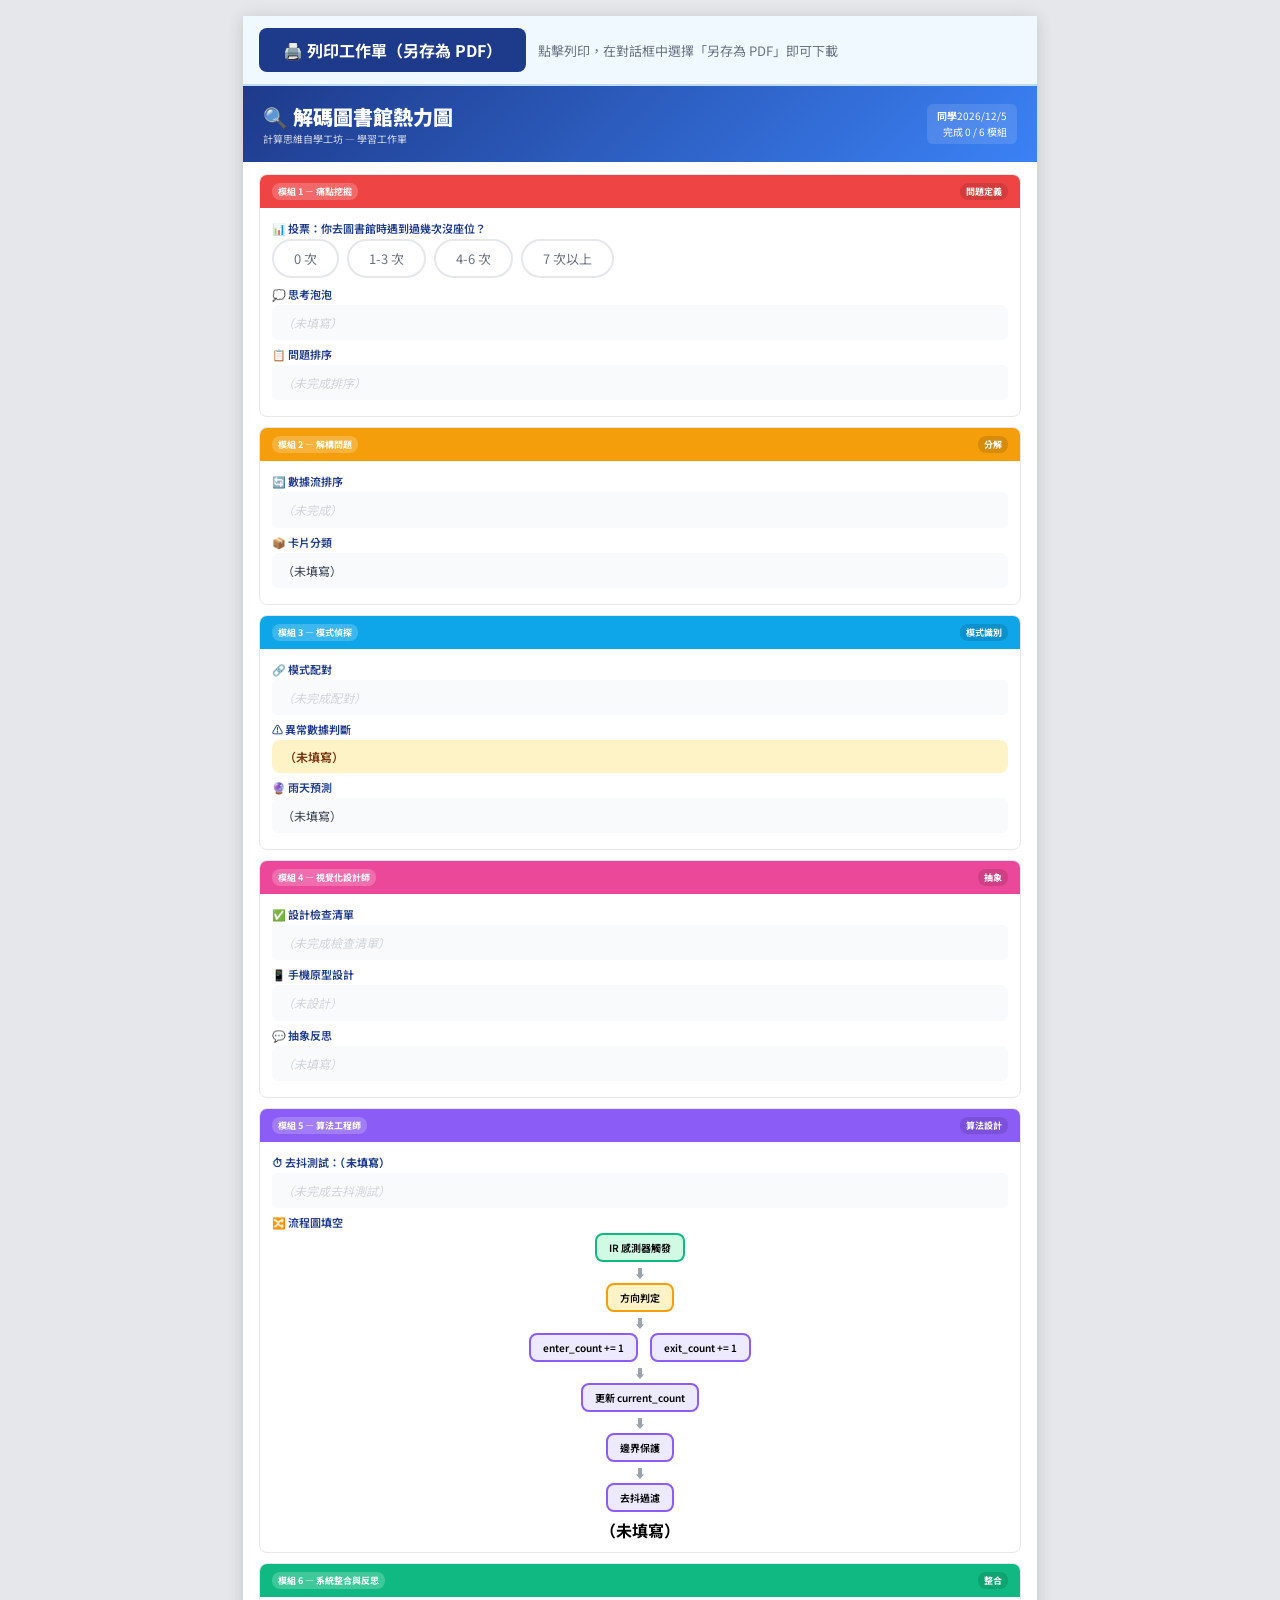
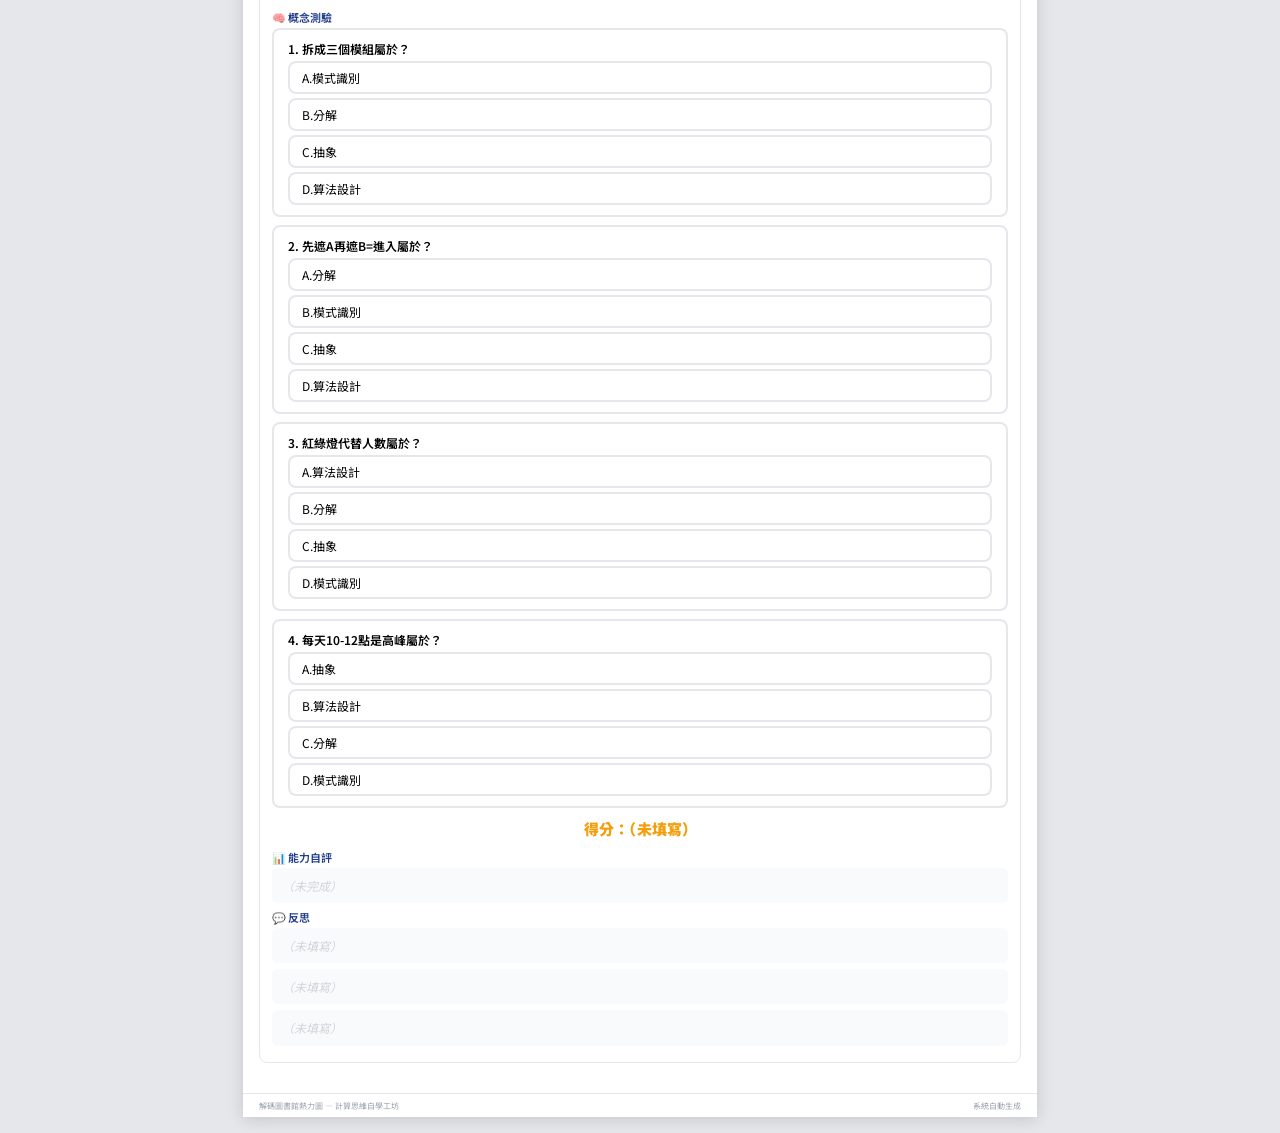
==== worksheet-template.html @ 5617a440 "fix: all phone prototype & frame use inline styles; radar 260x260" ====
<!DOCTYPE html>
<html lang="zh-Hant">
<head>
<meta charset="UTF-8">
<meta name="viewport" content="width=device-width, initial-scale=1.0">
<title>學習工作單預覽</title>
<link href="https://fonts.googleapis.com/css2?family=Noto+Sans+TC:wght@300;400;500;700;900&display=swap" rel="stylesheet">
<link rel="stylesheet" href="https://cdnjs.cloudflare.com/ajax/libs/font-awesome/6.5.0/css/all.min.css">
<style>
/* === Base variables === */
:root{--deep-blue:#1E3A8A;--light-blue:#DBEAFE;--mid-blue:#3B82F6;--success-green:#10B981;--warning-orange:#F59E0B;--danger-red:#EF4444;--bg:#F0F4F8;--card-bg:#FFFFFF;--text:#1F2937;--text-light:#6B7280;--shadow:0 4px 24px rgba(0,0,0,0.08);--radius:16px;--radius-sm:10px;--transition:0.3s cubic-bezier(0.4,0,0.2,1);--step-red:#EF4444;--step-amber:#F59E0B;--step-cyan:#0EA5E9;--step-pink:#EC4899;--step-purple:#8B5CF6}
*{margin:0;padding:0;box-sizing:border-box}
body{font-family:'Noto Sans TC',sans-serif;background:#E5E7EB;display:flex;justify-content:center;padding:16px}
.ws{width:210mm;background:white;box-shadow:0 2px 16px rgba(0,0,0,0.15)}

/* === Header === */
.ws-hd{background:linear-gradient(135deg,#1E3A8A,#3B82F6);padding:16px 20px;color:white;display:flex;justify-content:space-between;align-items:center}
.ws-hd h1{font-size:20px;font-weight:900}.ws-hd .sub{font-size:10px;opacity:0.8}
.meta{font-size:10px;text-align:right;background:rgba(255,255,255,0.12);padding:4px 10px;border-radius:6px;line-height:1.6}
.ws-body{padding:12px 16px}

/* === Module blocks === */
.wm{margin-bottom:10px;page-break-inside:avoid;border:1px solid #E5E7EB;border-radius:8px;overflow:hidden}
.wh{display:flex;align-items:center;gap:6px;padding:8px 12px;color:white;font-weight:700;font-size:12px}
.wh .tag{font-size:9px;background:rgba(255,255,255,0.2);padding:2px 6px;border-radius:8px}
.wh .ct-tag{margin-left:auto;font-size:9px;background:rgba(0,0,0,0.12);padding:2px 6px;border-radius:8px}
.wb{padding:10px 12px}

/* === Labels & Text === */
.lbl{font-size:11px;color:#1E3A8A;font-weight:600;margin:6px 0 3px}.lbl:first-child{margin-top:2px}
.txt{font-size:12px;color:#374151;line-height:1.6;padding:8px 10px;background:#F9FAFB;border-radius:6px;margin-bottom:6px;white-space:pre-wrap}
.txt.em{color:#D1D5DB;font-style:italic}

/* === Vote buttons (module1) === */
.vote-row{display:flex;gap:8px;flex-wrap:wrap;margin-bottom:8px}
.vt{padding:8px 20px;border:2px solid #E5E7EB;border-radius:24px;font-size:13px;color:#6B7280}
.vt.sel{border-color:#EF4444;background:#FEF2F2;color:#B91C1C;font-weight:700}

/* === Sort (module1) === */
.sort{border:1px solid #E5E7EB;border-radius:8px;overflow:hidden;margin-bottom:8px}
.si{display:flex;align-items:center;gap:10px;padding:10px 14px;border-bottom:1px solid #F3F4F6;font-size:13px;background:white}.si:last-child{border-bottom:none}
.sn{width:24px;height:24px;border-radius:50%;background:#1E3A8A;color:white;display:flex;align-items:center;justify-content:center;font-size:11px;font-weight:700;flex-shrink:0}

/* === Flow slots (module2) === */
.flow{display:flex;align-items:center;gap:4px;flex-wrap:wrap;margin-bottom:8px}
.fs{padding:8px 12px;border:2px solid #3B82F6;border-radius:10px;font-size:11px;background:#DBEAFE;color:#1E3A8A;font-weight:600}
.fw{color:#9CA3AF;font-size:12px;flex-shrink:0}

/* === Match pairs (module3) === */
.mr{display:flex;align-items:center;gap:8px;margin-bottom:6px}.ml,.mrr{padding:8px 12px;border:2px solid;border-radius:8px;font-size:12px;flex:1}
.ml{text-align:right;background:#DBEAFE;border-color:#BFDBFE}.mrr{background:#FDF2F8;border-color:#FBCFE8}
.mv{color:#0EA5E9;font-weight:700;flex-shrink:0}

/* === Anomaly (module3) === */
.anomaly{padding:8px 12px;background:#FEF3C7;border-radius:8px;font-size:12px;font-weight:600;color:#78350F;margin-bottom:6px}

/* === Checklist (module4) === */
.ci{display:flex;align-items:center;gap:8px;padding:8px 10px;background:#F8FAFC;border-radius:8px;margin-bottom:4px;font-size:12px}
.ci.ok{background:#D1FAE5}.cb{width:20px;height:20px;border:2px solid #D1D5DB;border-radius:4px;display:flex;align-items:center;justify-content:center;flex-shrink:0;font-size:10px;color:transparent}
.ci.ok .cb{background:#10B981;border-color:#10B981;color:white}

/* === Debounce (module5) === */
.deb{display:grid;grid-template-columns:repeat(4,1fr);gap:6px;text-align:center;margin-bottom:6px}
.dm{padding:8px;background:#F9FAFB;border-radius:6px}.dn{font-size:16px;font-weight:900;color:#1E3A8A}.dl{font-size:8px;color:#6B7280;margin-top:2px}

/* === Flowchart nodes (module5) === */
.fc{display:flex;flex-direction:column;align-items:center;gap:2px;margin-bottom:6px}
.fn{display:inline-block;padding:5px 12px;border-radius:8px;border:2px solid;font-weight:600;font-size:10px;text-align:center}
.fn.s{border-color:#10B981;background:#D1FAE5}.fn.d{border-color:#F59E0B;background:#FEF3C7}.fn.f{border-color:#8B5CF6;background:#EDE9FE}
.fd{color:#9CA3AF;font-size:12px}.fc2{display:flex;justify-content:center;gap:12px}

/* === Quiz (module6) === */
.qq{padding:10px 14px;border:2px solid #E5E7EB;border-radius:8px;margin-bottom:8px}
.qq.cor{border-color:#10B981;background:#F0FDF4}.qq.wrg{border-color:#EF4444;background:#FEF2F2}
.qq-t{font-size:12px;font-weight:600;margin-bottom:4px}.qos{display:flex;flex-direction:column;gap:4px}
.qo{padding:6px 12px;border:2px solid #E5E7EB;border-radius:8px;font-size:12px}
.qo.ca{border-color:#10B981;background:#D1FAE5;font-weight:600}.qo.wa{border-color:#EF4444;background:#FEE2E2;font-weight:600}

/* === Radar SVG === */
.rd-wrap{text-align:center;margin:8px auto;width:260px;height:260px}

/* === Phone (module4 exact) === */
.phone-frame{width:200px;background:#0F172A;border:3px solid #1F2937;border-radius:24px;padding:6px;margin:4px auto;flex-shrink:0;position:relative}
.phone-notch{width:60px;height:16px;background:#1F2937;border-radius:0 0 10px 10px;margin:0 auto 4px}
.phone-screen{min-height:200px;background:#F8FAFC;border-radius:8px;padding:8px;display:flex;flex-direction:column;gap:6px;overflow:hidden}
.phone-slot{min-height:42px;border:2px dashed #CBD5E1;border-radius:10px;display:flex;align-items:center;justify-content:center;font-size:11px;color:#94A3B8;padding:6px;background:rgba(255,255,255,0.5)}
.phone-slot:hover{border-color:var(--mid-blue);background:rgba(59,130,246,0.05)}
.phone-slot.filled{border-style:solid;border-color:transparent;background:white;box-shadow:0 1px 4px rgba(0,0,0,0.06);padding:8px;display:block}
/* Slot content styles */
.slot-total{text-align:center;padding:4px}
.slot-total .big-num{font-size:32px;font-weight:900;color:#1E3A8A;line-height:1.1}
.slot-total .big-label{font-size:10px;color:#6B7280;font-weight:500}
.slot-floor{display:flex;flex-direction:column;gap:3px}
.floor-row{display:flex;align-items:center;gap:6px;font-size:10px}
.floor-name{flex:1;font-weight:500;color:#374151}
.floor-bar-bg{width:40px;height:7px;background:#E5E7EB;border-radius:3px;overflow:hidden}
.floor-bar-fill{height:100%;border-radius:3px}
.floor-dot{width:9px;height:9px;border-radius:50%;flex-shrink:0}
.slot-suggest{text-align:center;padding:4px}
.slot-suggest .suggest-icon{font-size:18px;margin-bottom:2px}
.slot-suggest .suggest-text{font-size:11px;font-weight:600;color:#065F46}
.slot-suggest .suggest-time{font-size:10px;color:#6B7280}
.slot-heatmap-mini{display:grid;grid-template-columns:repeat(4,1fr);gap:2px;padding:2px;width:100%}
.heatmap-mini-cell{height:22px;border-radius:4px;display:flex;align-items:center;justify-content:center;font-size:7px;font-weight:600;color:white}
.slot-trend{padding:4px;text-align:center;font-size:10px;color:#6B7280}
.slot-trend .trend-line{width:100%;height:30px;background:linear-gradient(to right,#DBEAFE 0%,#3B82F6 30%,#3B82F6 50%,#F59E0B 70%,#DBEAFE 100%);border-radius:4px}
.slot-notify{display:flex;align-items:center;gap:8px;padding:6px;font-size:11px}
.slot-notify .bell-icon{font-size:16px}
.slot-notify .notify-label{color:#374151;font-weight:500}
.slot-notify .toggle-switch{width:30px;height:16px;background:#10B981;border-radius:8px;position:relative;margin-left:auto}
.slot-notify .toggle-switch::after{content:'';width:12px;height:12px;background:white;border-radius:50%;position:absolute;top:2px;right:2px}
.slot-history{padding:4px 6px;font-size:10px}
.slot-history .hist-row{display:flex;justify-content:space-between;padding:1px 0;border-bottom:1px solid #F1F5F9;color:#374151}
.slot-history .hist-label{color:#9CA3AF}

/* === Footer === */
.ws-ft{margin-top:8px;padding:6px 16px;border-top:1px solid #E5E7EB;font-size:8px;color:#9CA3AF;display:flex;justify-content:space-between}
.print-bar{padding:12px 16px;background:#F0F9FF;border-bottom:2px solid #BFDBFE;display:flex;align-items:center;gap:12px}

/* === Print === */
@media print{
  *,*::before,*::after{-webkit-print-color-adjust:exact!important;print-color-adjust:exact!important;color-adjust:exact!important;forced-color-adjust:none!important}
  body{background:white!important;padding:0!important;margin:0!important}
  .ws{box-shadow:none!important;margin:0 auto!important}
  .print-bar{display:none!important}
}
</style>
</head>
<body>

<div class="ws" id="wsRoot">
  <div class="print-bar">
    <button onclick="doPrint()" style="padding:10px 24px;font-size:16px;background:var(--deep-blue);color:white;border:none;border-radius:8px;cursor:pointer;font-family:inherit;font-weight:700;">
      🖨️ 列印工作單（另存為 PDF）
    </button>
    <span style="color:#6B7280;font-size:13px;">點擊列印，在對話框中選擇「另存為 PDF」即可下載</span>
  </div>
  <div class="ws-hd"><div><h1>🔍 解碼圖書館熱力圖</h1><div class="sub">計算思維自學工坊 — 學習工作單</div></div><div class="meta" id="meta"></div></div>
  <div class="ws-body" id="body"></div>
  <div class="ws-ft">解碼圖書館熱力圖 — 計算思維自學工坊<span>系統自動生成</span></div>
</div>

<script>
(function(){
  var D=JSON.parse(localStorage.getItem('ct_worksheet_data')||'{}');
  var name=localStorage.getItem('ct_workshop_name')||'同學';
  // ?test=1 快速預覽
  if(window.location.search.indexOf('test=1')!==-1&&!localStorage.getItem('ct_worksheet_data')){
    localStorage.setItem('ct_workshop_name','王小華');
    localStorage.setItem('ct_workshop_progress','{"module1":1,"module2":1,"module3":1,"module4":1,"module5":1,"module6":1}');
    localStorage.setItem('ct_worksheet_data',JSON.stringify({m1_vote:'7 次以上',m1_thought:'可以做一個系統顯示哪裡有空位、什麼時段人比較少。',m1_sort:['如何統計進館人數？','如何展示空座資訊？','如何預測擁擠時段？'],m2_classify:'10/10',m2_flow:['📡 感測器','📶 網路傳輸','🧮 計數處理','🗄️ 儲存數據','📱 App 展示'],m3_match:[{left:'上午10點人數最高',right:'時間規律'},{left:'週末人數銳減',right:'週期模式'},{left:'考試週爆滿',right:'事件觸發'},{left:'週五人數異常升高',right:'異常數據'}],m3_anomaly:'雨天效應導致的異常突增',m3_predict:'110 人（實際 120 人，偏差 8.3%）',m4_checklist:[{text:'顏色濃度表示擁擠度',checked:1},{text:'字型適合手機閱讀',checked:1},{text:'支援點擊互動',checked:0},{text:'即時更新人數',checked:1},{text:'建議替代方案',checked:1},{text:'可切換樓層視角',checked:0}],m4_design:['total','floor','suggest','heatmap','notify'],m4_reflect:'我保留了擁擠度的顏色指示，因為同學只需要知道「擠不擠」。',m5_debounce:'300 ms',m5_debounce_result:{total:24,fp:1,missed:0,acc:95.8},m5_flowchart:'正確 5/5',m6_quiz:'3/4',m6_quiz_detail:[{chosen:'B',correct:'B',right:1},{chosen:'D',correct:'D',right:1},{chosen:'C',correct:'C',right:1},{chosen:'A',correct:'D',right:0}],m6_radar:{'分解':'7','模式識別':'8','抽象':'9','算法設計':'6'},m6_reflect1:'以前以為只需要裝感測器，現在知道還需要算法和界面。',m6_reflect2:'在去抖邏輯中卡住了，理解冷卻期後想通。',m6_reflect3:'抽象最厲害——紅綠燈比顯示人數更有用。'}));
    D=JSON.parse(localStorage.getItem('ct_worksheet_data'));
    name=localStorage.getItem('ct_workshop_name');
  }
  var prog=JSON.parse(localStorage.getItem('ct_workshop_progress')||'{}');
  var now=new Date(),ds=now.getFullYear()+'/'+(now.getMonth()+1)+'/'+now.getDate();
  document.getElementById('meta').innerHTML='<strong>'+name+'</strong>'+ds+'<br>完成 '+Object.keys(prog).length+' / 6 模組';

  function g(k){return D[k]||''}
  function gg(k){var x=g(k);return x||'<span class="em">（未填寫）</span>'}
  function mh(t,c,cl){return'<div class="wm"><div class="wh" style="background:'+cl+'"><span class="tag">'+t+'</span><span class="ct-tag">'+c+'</span></div><div class="wb">'}

  // uiComponents — same as module4
  var uiComponents=[{id:'total',name:'📊 總人數卡片',render:function(){return'<div style="text-align:center;padding:4px"><div style="font-size:32px;font-weight:900;color:#1E3A8A;line-height:1.1">147</div><div style="font-size:10px;color:#6B7280;font-weight:500">目前在館人數</div></div>'}},{id:'floor',name:'🚦 樓層擁擠度',render:function(){return'<div style="display:flex;flex-direction:column;gap:3px"><div style="display:flex;align-items:center;gap:6px;font-size:10px"><div style="width:9px;height:9px;border-radius:50%;background:#EF4444;flex-shrink:0"></div><span style="flex:1;font-weight:500;color:#374151">3F 自修</span><div style="width:40px;height:7px;background:#E5E7EB;border-radius:3px;overflow:hidden"><div style="width:85%;height:100%;background:#EF4444;border-radius:3px"></div></div></div><div style="display:flex;align-items:center;gap:6px;font-size:10px"><div style="width:9px;height:9px;border-radius:50%;background:#F59E0B;flex-shrink:0"></div><span style="flex:1;font-weight:500;color:#374151">2F 閱覽</span><div style="width:40px;height:7px;background:#E5E7EB;border-radius:3px;overflow:hidden"><div style="width:55%;height:100%;background:#F59E0B;border-radius:3px"></div></div></div><div style="display:flex;align-items:center;gap:6px;font-size:10px"><div style="width:9px;height:9px;border-radius:50%;background:#10B981;flex-shrink:0"></div><span style="flex:1;font-weight:500;color:#374151">1F 兒童</span><div style="width:40px;height:7px;background:#E5E7EB;border-radius:3px;overflow:hidden"><div style="width:20%;height:100%;background:#10B981;border-radius:3px"></div></div></div></div>'}},{id:'suggest',name:'💡 建議時段',render:function(){return'<div style="text-align:center;padding:4px"><div style="font-size:18px;margin-bottom:2px">🕐</div><div style="font-size:11px;font-weight:600;color:#065F46">建議 14:00 後前往</div><div style="font-size:10px;color:#6B7280">預計 2F 空位較多</div></div>'}},{id:'heatmap',name:'🗺️ 熱力圖',render:function(){var cs=[{c:'#10B981',t:'閱覽'},{c:'#F59E0B',t:'自修'},{c:'#EF4444',t:'電腦'},{c:'#10B981',t:'期刊'},{c:'#10B981',t:'入口'},{c:'#10B981',t:'新書'},{c:'#F59E0B',t:'討論'},{c:'#10B981',t:'休息'},{c:'#10B981',t:'兒童'},{c:'#10B981',t:'視聽'},{c:'#10B981',t:'報刊'},{c:'#10B981',t:'服務'}];var h='<div style="display:grid;grid-template-columns:repeat(4,1fr);gap:2px;padding:2px">';cs.forEach(function(x){h+='<div style="height:22px;border-radius:4px;display:flex;align-items:center;justify-content:center;font-size:7px;font-weight:600;color:white;background:'+x.c+'">'+x.t+'</div>'});return h+'</div>'}},{id:'trend',name:'📈 趨勢折線圖',render:function(){return'<div style="padding:4px;text-align:center"><div style="width:100%;height:30px;background:linear-gradient(to right,#DBEAFE,#3B82F6,#3B82F6,#F59E0B,#DBEAFE);border-radius:4px"></div><div style="font-size:10px;color:#6B7280;margin-top:2px">今日人數變化 8→18時</div></div>'}},{id:'notify',name:'🔔 通知設定',render:function(){return'<div style="display:flex;align-items:center;gap:8px;padding:6px;font-size:11px"><span style="font-size:16px">🔔</span><span style="color:#374151;font-weight:500">擁擠提醒</span><div style="width:30px;height:16px;background:#10B981;border-radius:8px;margin-left:auto;position:relative"><div style="width:12px;height:12px;background:white;border-radius:50%;position:absolute;top:2px;right:2px"></div></div></div>'}},{id:'history',name:'📋 歷史記錄',render:function(){return'<div style="padding:4px 6px;font-size:10px"><div style="display:flex;justify-content:space-between;padding:1px 0;border-bottom:1px solid #F1F5F9;color:#374151"><span style="color:#9CA3AF">週一</span><span>132人</span></div><div style="display:flex;justify-content:space-between;padding:1px 0;border-bottom:1px solid #F1F5F9;color:#374151"><span style="color:#9CA3AF">週二</span><span>98人</span></div><div style="display:flex;justify-content:space-between;padding:1px 0;border-bottom:1px solid #F1F5F9;color:#374151"><span style="color:#9CA3AF">週三</span><span>145人</span></div></div>'}}];

  var h='';

  // Module 1
  h+=mh('模組 1 — 痛點挖掘','問題定義','#EF4444');
  h+='<div class="lbl">📊 投票：你去圖書館時遇到過幾次沒座位？</div><div class="vote-row">';
  ['0 次','1-3 次','4-6 次','7 次以上'].forEach(function(o){h+='<span class="vt'+(o===g('m1_vote')?' sel':'')+'">'+o+'</span>'});
  h+='</div><div class="lbl">💭 思考泡泡</div><div class="txt'+(g('m1_thought')?'':' em')+'">'+gg('m1_thought')+'</div>';
  var sa=g('m1_sort');h+='<div class="lbl">📋 問題排序</div>';
  if(sa&&sa.length){h+='<div class="sort">';sa.forEach(function(s,i){h+='<div class="si"><div class="sn">'+(i+1)+'</div>'+s+'</div>'});h+='</div>'}
  else{h+='<div class="txt em">（未完成排序）</div>'}
  h+='</div></div>';

  // Module 2
  h+=mh('模組 2 — 解構問題','分解','#F59E0B');
  var fa=g('m2_flow');h+='<div class="lbl">🔄 數據流排序</div>';
  if(fa&&fa.length){h+='<div class="flow">';fa.filter(Boolean).forEach(function(s,i){if(i>0)h+='<span class="fw">→</span>';h+='<span class="fs">'+s+'</span>'});h+='</div>'}
  else{h+='<div class="txt em">（未完成）</div>'}
  h+='<div class="lbl">📦 卡片分類</div><div class="txt">'+gg('m2_classify')+'</div>';
  h+='</div></div>';

  // Module 3
  h+=mh('模組 3 — 模式偵探','模式識別','#0EA5E9');
  var ma=g('m3_match');h+='<div class="lbl">🔗 模式配對</div>';
  if(ma&&ma.length){ma.forEach(function(p){h+='<div class="mr"><div class="ml">'+p.left+'</div><span class="mv">→</span><div class="mrr">'+p.right+'</div></div>'})}
  else{h+='<div class="txt em">（未完成配對）</div>'}
  h+='<div class="lbl">⚠️ 異常數據判斷</div><div class="anomaly">'+gg('m3_anomaly')+'</div>';
  h+='<div class="lbl">🔮 雨天預測</div><div class="txt">'+gg('m3_predict')+'</div>';
  h+='</div></div>';

  // Module 4
  h+=mh('模組 4 — 視覺化設計師','抽象','#EC4899');
  h+='<div class="lbl">✅ 設計檢查清單</div>';
  var cl=g('m4_checklist');if(cl&&cl.length){cl.forEach(function(x){h+='<div class="ci'+(x.checked?' ok':'')+'"><div class="cb">✓</div><span>'+x.text+'</span></div>'})}
  else{h+='<div class="txt em">（未完成檢查清單）</div>'}
  var dsn=g('m4_design');h+='<div class="lbl">📱 手機原型設計</div>';
  if(dsn&&dsn.length){
    h+='<div style="width:200px;background:#0F172A;border:3px solid #1F2937;border-radius:24px;padding:6px;margin:4px auto"><div style="width:60px;height:16px;background:#1F2937;border-radius:0 0 10px 10px;margin:0 auto 4px"></div><div style="min-height:200px;background:#F8FAFC;border-radius:8px;padding:8px;display:flex;flex-direction:column;gap:6px;overflow:hidden">';
    dsn.forEach(function(id){var comp=uiComponents.find(function(c){return c.id===id});if(comp){h+='<div style="min-height:42px;border-radius:10px;background:white;box-shadow:0 1px 4px rgba(0,0,0,0.06);padding:8px;display:block;border:2px solid transparent">'+comp.render()+'</div>'}else{h+='<div style="min-height:42px;border-radius:10px;background:white;box-shadow:0 1px 4px rgba(0,0,0,0.06);padding:8px;display:block;border:2px solid transparent">'+id+'</div>'}});
    h+='</div></div>';
  }else{h+='<div class="txt em">（未設計）</div>'}
  h+='<div class="lbl">💬 抽象反思</div><div class="txt'+(g('m4_reflect')?'':' em')+'">'+gg('m4_reflect')+'</div>';
  h+='</div></div>';

  // Module 5
  h+=mh('模組 5 — 算法工程師','算法設計','#8B5CF6');
  var dr=g('m5_debounce_result');h+='<div class="lbl">⏱ 去抖測試：<b>'+gg('m5_debounce')+'</b></div>';
  if(dr&&dr.total){var ac=dr.acc>=90?'#10B981':dr.acc>=75?'#F59E0B':'#EF4444';h+='<div class="deb"><div class="dm"><div class="dn">'+dr.total+'</div><div class="dl">總人數</div></div><div class="dm"><div class="dn" style="color:#F59E0B">'+dr.fp+'</div><div class="dl">誤報</div></div><div class="dm"><div class="dn" style="color:#10B981">'+dr.missed+'</div><div class="dl">漏計</div></div><div class="dm"><div class="dn" style="color:'+ac+'">'+dr.acc+'%</div><div class="dl">準確率</div></div></div>'}
  else{h+='<div class="txt em">（未完成去抖測試）</div>'}
  h+='<div class="lbl">🔀 流程圖填空</div><div class="fc">';
  h+='<span class="fn s">IR 感測器觸發</span><span class="fd">⬇</span>';
  h+='<span class="fn d">方向判定</span><span class="fd">⬇</span>';
  h+='<div class="fc2"><span class="fn f">enter_count += 1</span><span class="fn f">exit_count += 1</span></div><span class="fd">⬇</span>';
  h+='<span class="fn f">更新 current_count</span><span class="fd">⬇</span>';
  h+='<span class="fn f">邊界保護</span><span class="fd">⬇</span>';
  h+='<span class="fn f">去抖過濾</span></div>';
  h+='<div style="text-align:center;font-weight:700;margin-top:4px">'+gg('m5_flowchart')+'</div>';
  h+='</div></div>';

  // Module 6
  h+=mh('模組 6 — 系統整合與反思','整合','#10B981');
  h+='<div class="lbl">🧠 概念測驗</div>';
  var qq=['1. 拆成三個模組屬於？','2. 先遮A再遮B=進入屬於？','3. 紅綠燈代替人數屬於？','4. 每天10-12點是高峰屬於？'];
  var qo=[['A.模式識別','B.分解','C.抽象','D.算法設計'],['A.分解','B.模式識別','C.抽象','D.算法設計'],['A.算法設計','B.分解','C.抽象','D.模式識別'],['A.抽象','B.算法設計','C.分解','D.模式識別']];
  var qd=g('m6_quiz_detail');
  for(var i=0;i<4;i++){var clr='';if(qd&&qd[i])clr=qd[i].right?' cor':' wrg';
    h+='<div class="qq'+clr+'"><div class="qq-t">'+qq[i]+'</div><div class="qos">';
    qo[i].forEach(function(o,j){var c='';if(qd&&qd[i]){if(qd[i].chosen===String.fromCharCode(65+j))c=qd[i].right?' ca':' wa';else if(qd[i].correct===String.fromCharCode(65+j))c=' ca'}h+='<span class="qo'+c+'">'+o+'</span>'});
    h+='</div></div>';}
  h+='<div style="text-align:center;font-size:15px;font-weight:900;color:#F59E0B;margin:10px 0">得分：'+gg('m6_quiz')+'</div>';
  h+='<div class="lbl">📊 能力自評</div>';
  var rd=g('m6_radar');
  if(rd&&rd['分解']){h+='<div class="rd-wrap" id="radarWrap"></div>'}
  else{h+='<div class="txt em">（未完成）</div>'}
  h+='<div class="lbl">💬 反思</div><div class="txt'+(g('m6_reflect1')?'':' em')+'">'+gg('m6_reflect1')+'</div><div class="txt'+(g('m6_reflect2')?'':' em')+'">'+gg('m6_reflect2')+'</div><div class="txt'+(g('m6_reflect3')?'':' em')+'">'+gg('m6_reflect3')+'</div>';
  h+='</div></div>';

  document.getElementById('body').innerHTML=h;

  // Draw radar SVG
  var rd=g('m6_radar');
  if(rd&&rd['分解']){
    var rl=['分解','模式識別','抽象','算法設計'];
    var vals=[parseInt(rd[rl[0]])||5,parseInt(rd[rl[1]])||5,parseInt(rd[rl[2]])||5,parseInt(rd[rl[3]])||5];
    var W=260,H=260,cx=130,cy=130,R=85;
    var svg='<svg xmlns="http://www.w3.org/2000/svg" width="'+W+'" height="'+H+'" viewBox="0 0 '+W+' '+H+'">';
    for(var lv=1;lv<=5;lv++){var lr=(lv/5)*R;var pts=[];for(var i=0;i<4;i++){var a=(Math.PI*2*i/4)-Math.PI/2;pts.push((cx+lr*Math.cos(a)).toFixed(1)+','+(cy+lr*Math.sin(a)).toFixed(1))}svg+='<polygon points="'+pts.join(' ')+'" fill="none" stroke="#E5E7EB" stroke-width="1"/>'}
    for(var i=0;i<4;i++){var a=(Math.PI*2*i/4)-Math.PI/2;svg+='<line x1="'+cx+'" y1="'+cy+'" x2="'+(cx+R*Math.cos(a)).toFixed(1)+'" y2="'+(cy+R*Math.sin(a)).toFixed(1)+'" stroke="#D1D5DB" stroke-width="1"/>'}
    for(var i=0;i<4;i++){var a=(Math.PI*2*i/4)-Math.PI/2;var lx=cx+(R+22)*Math.cos(a),ly=cy+(R+22)*Math.sin(a);svg+='<text x="'+lx.toFixed(1)+'" y="'+(ly+4).toFixed(1)+'" text-anchor="middle" font-size="11" font-family="Noto Sans TC" fill="#6B7280">'+rl[i]+'</text>'}
    var dps=[];for(var i=0;i<4;i++){var a=(Math.PI*2*i/4)-Math.PI/2;var v=vals[i]/10;dps.push((cx+R*v*Math.cos(a)).toFixed(1)+','+(cy+R*v*Math.sin(a)).toFixed(1))}
    svg+='<polygon points="'+dps.join(' ')+'" fill="rgba(59,130,246,0.25)" stroke="#3B82F6" stroke-width="2"/>';
    for(var i=0;i<4;i++){var a=(Math.PI*2*i/4)-Math.PI/2;var v=vals[i]/10;svg+='<circle cx="'+(cx+R*v*Math.cos(a)).toFixed(1)+'" cy="'+(cy+R*v*Math.sin(a)).toFixed(1)+'" r="3" fill="#3B82F6"/>'}
    svg+='</svg>';
    document.getElementById('radarWrap').innerHTML=svg;
  }

  // Print
  window.doPrint=function(){
    var ws=document.getElementById('wsRoot');
    var hmm=Math.ceil(ws.scrollHeight*0.2646)+10;
    var style=document.createElement('style');
    style.id='ps';style.textContent='@page{size:210mm '+hmm+'mm;margin:0}';
    document.head.appendChild(style);
    window.print();
    setTimeout(function(){var el=document.getElementById('ps');if(el)el.remove()},1000);
  };
  if(window.location.search.indexOf('print=1')!==-1){setTimeout(doPrint,600)}
})();
</script>
</body>
</html>
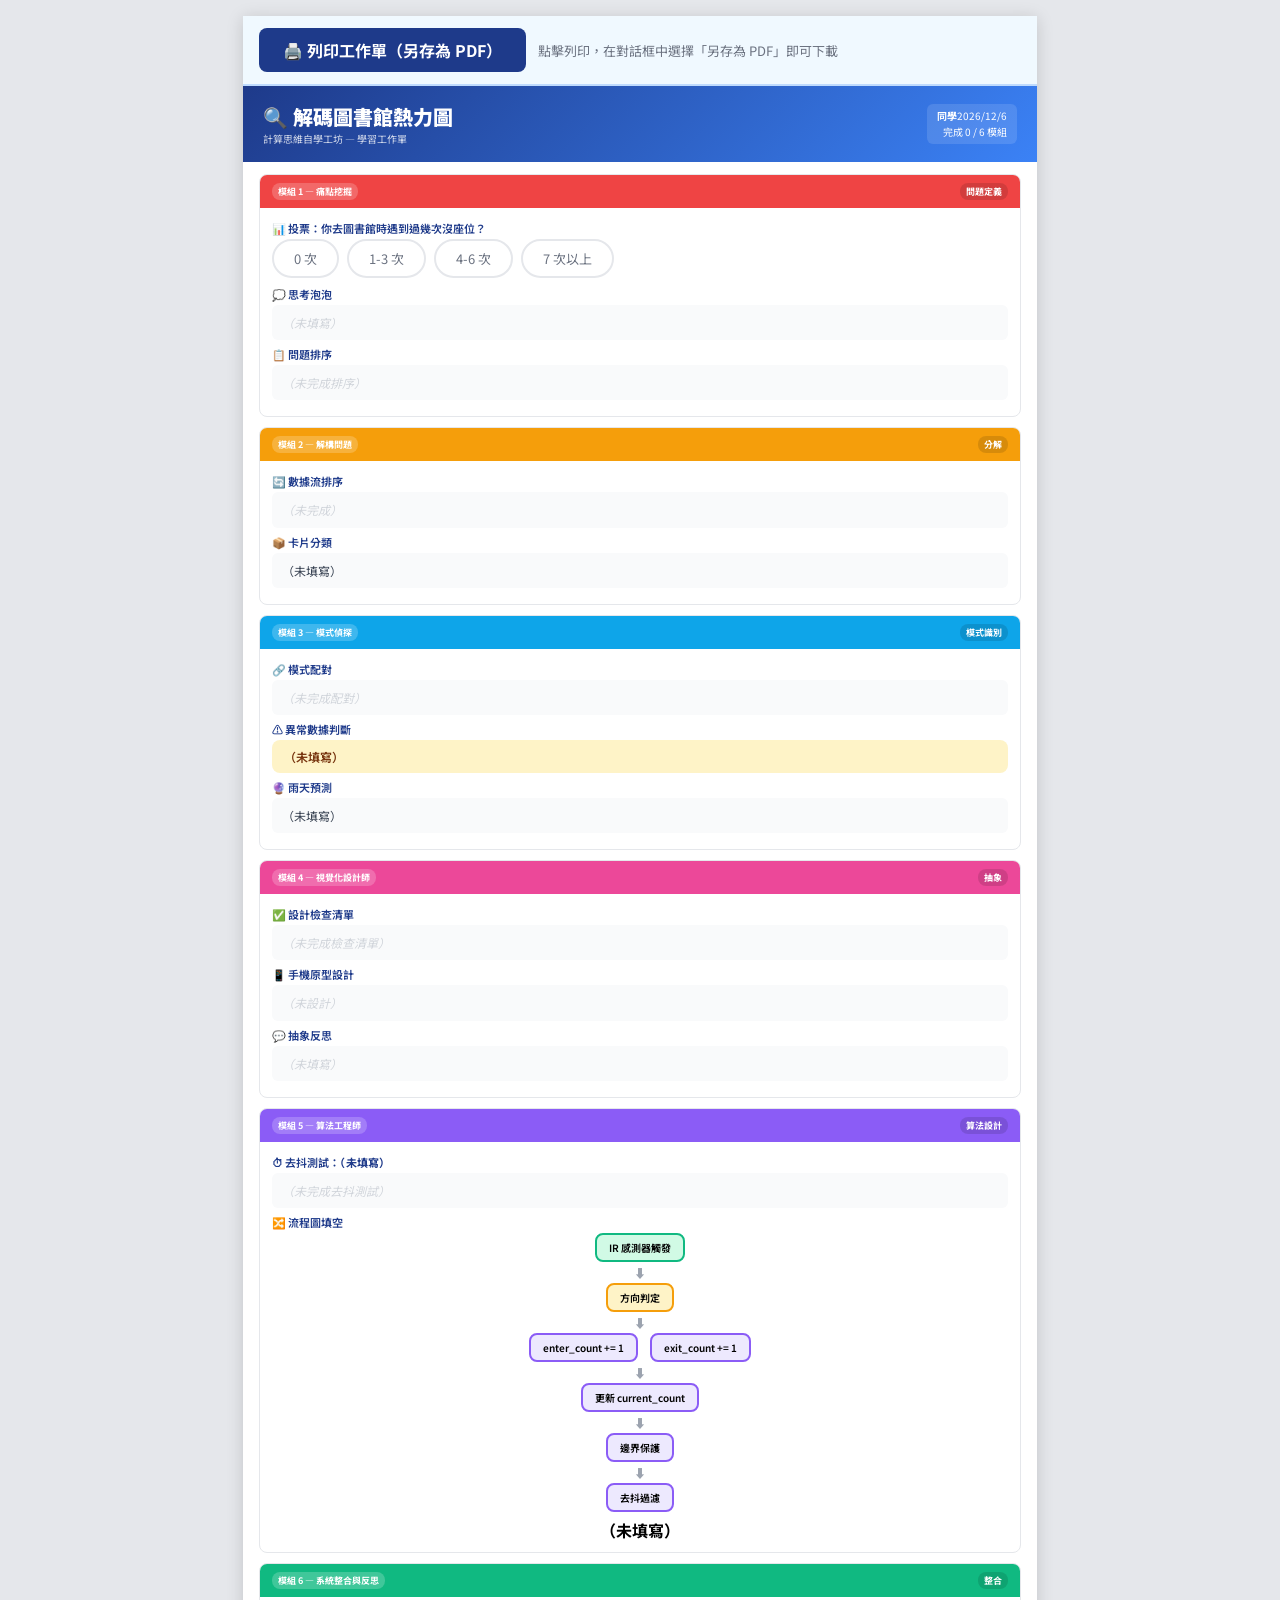
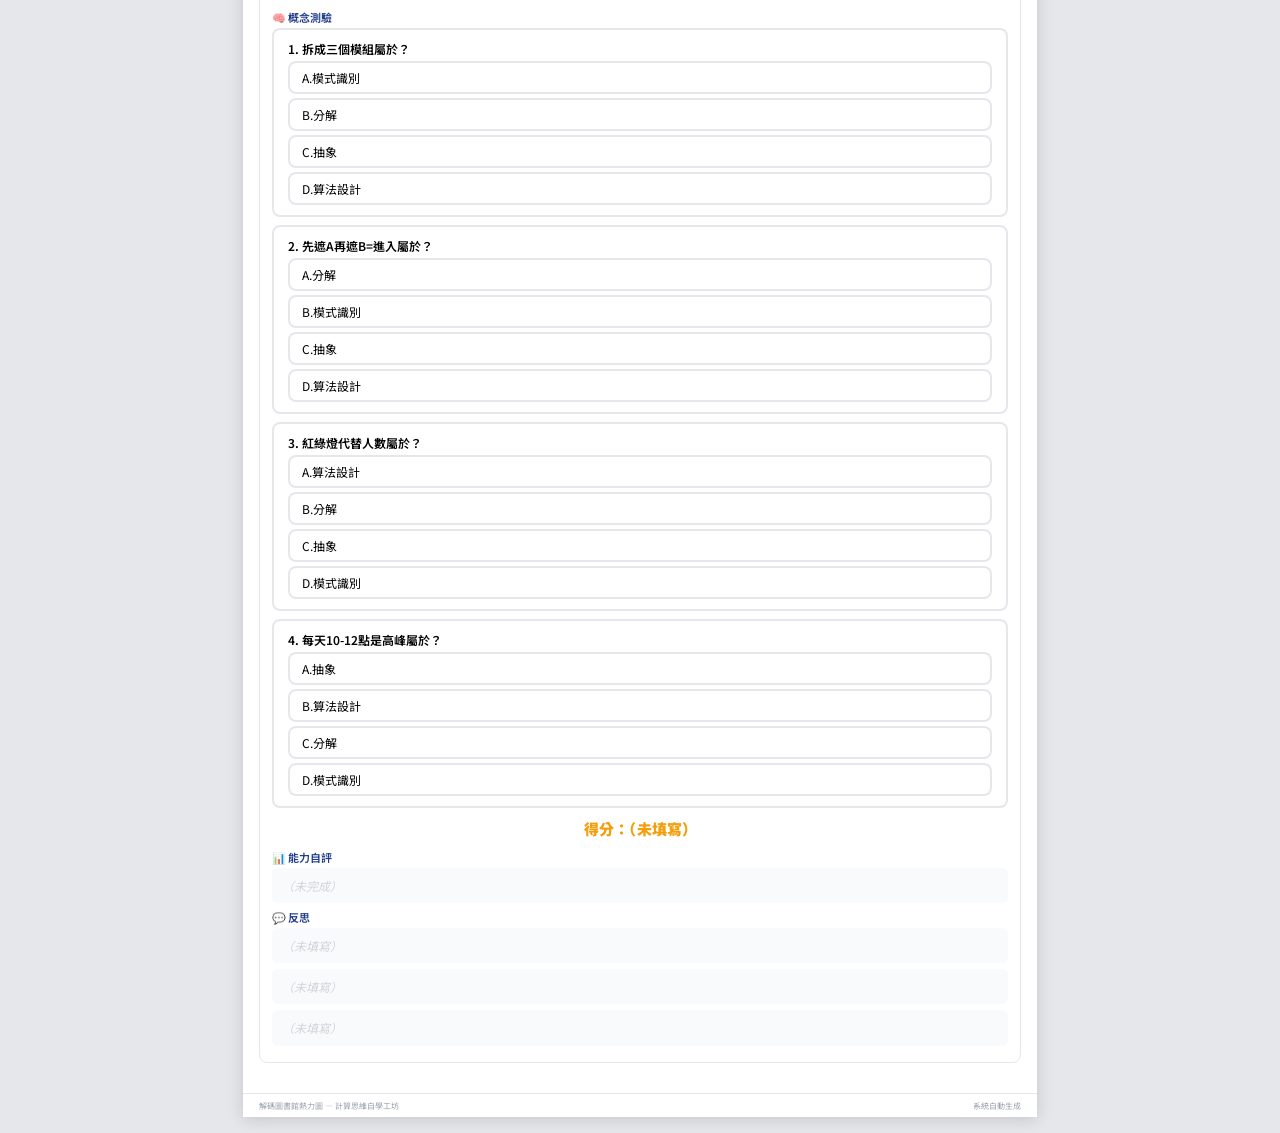
==== commit fc643629: "fix: use exact module4 CSS and render functions for phone prototype" ====
--- a/worksheet-template.html
+++ b/worksheet-template.html
@@ -79,38 +79,41 @@
 /* === Radar SVG === */
 .rd-wrap{text-align:center;margin:8px auto;width:260px;height:260px}
 
-/* === Phone (module4 exact) === */
-.phone-frame{width:200px;background:#0F172A;border:3px solid #1F2937;border-radius:24px;padding:6px;margin:4px auto;flex-shrink:0;position:relative}
-.phone-notch{width:60px;height:16px;background:#1F2937;border-radius:0 0 10px 10px;margin:0 auto 4px}
-.phone-screen{min-height:200px;background:#F8FAFC;border-radius:8px;padding:8px;display:flex;flex-direction:column;gap:6px;overflow:hidden}
-.phone-slot{min-height:42px;border:2px dashed #CBD5E1;border-radius:10px;display:flex;align-items:center;justify-content:center;font-size:11px;color:#94A3B8;padding:6px;background:rgba(255,255,255,0.5)}
+/* === Phone (module4 exact CSS) === */
+.phone-frame{width:280px;min-height:500px;background:#0F172A;border:3px solid #1F2937;border-radius:32px;padding:8px;flex-shrink:0;position:relative;margin:4px auto}
+.phone-notch{width:90px;height:22px;background:#1F2937;border-radius:0 0 14px 14px;margin:0 auto 6px;position:relative}
+.phone-notch::after{content:'';width:8px;height:8px;background:#374151;border-radius:50%;position:absolute;right:20px;top:7px}
+.phone-statusbar{display:flex;justify-content:space-between;align-items:center;padding:2px 12px 4px;font-size:10px;color:rgba(255,255,255,0.5)}
+.phone-screen{min-height:430px;background:#F8FAFC;border-radius:8px;padding:8px;display:flex;flex-direction:column;gap:6px;overflow:hidden}
+.phone-slot{min-height:48px;border:2px dashed #CBD5E1;border-radius:10px;display:flex;align-items:center;justify-content:center;font-size:11px;color:#94A3B8;padding:6px;background:rgba(255,255,255,0.5)}
 .phone-slot:hover{border-color:var(--mid-blue);background:rgba(59,130,246,0.05)}
 .phone-slot.filled{border-style:solid;border-color:transparent;background:white;box-shadow:0 1px 4px rgba(0,0,0,0.06);padding:8px;display:block}
-/* Slot content styles */
-.slot-total{text-align:center;padding:4px}
-.slot-total .big-num{font-size:32px;font-weight:900;color:#1E3A8A;line-height:1.1}
-.slot-total .big-label{font-size:10px;color:#6B7280;font-weight:500}
-.slot-floor{display:flex;flex-direction:column;gap:3px}
-.floor-row{display:flex;align-items:center;gap:6px;font-size:10px}
+/* Slot content */
+.slot-total{text-align:center;padding:6px}
+.slot-total .big-num{font-size:36px;font-weight:900;color:#1E3A8A;line-height:1.1}
+.slot-total .big-label{font-size:11px;color:#6B7280;font-weight:500}
+.slot-floor{display:flex;flex-direction:column;gap:4px}
+.floor-row{display:flex;align-items:center;gap:6px;font-size:11px}
 .floor-name{flex:1;font-weight:500;color:#374151}
-.floor-bar-bg{width:40px;height:7px;background:#E5E7EB;border-radius:3px;overflow:hidden}
-.floor-bar-fill{height:100%;border-radius:3px}
-.floor-dot{width:9px;height:9px;border-radius:50%;flex-shrink:0}
-.slot-suggest{text-align:center;padding:4px}
-.slot-suggest .suggest-icon{font-size:18px;margin-bottom:2px}
-.slot-suggest .suggest-text{font-size:11px;font-weight:600;color:#065F46}
-.slot-suggest .suggest-time{font-size:10px;color:#6B7280}
-.slot-heatmap-mini{display:grid;grid-template-columns:repeat(4,1fr);gap:2px;padding:2px;width:100%}
-.heatmap-mini-cell{height:22px;border-radius:4px;display:flex;align-items:center;justify-content:center;font-size:7px;font-weight:600;color:white}
-.slot-trend{padding:4px;text-align:center;font-size:10px;color:#6B7280}
-.slot-trend .trend-line{width:100%;height:30px;background:linear-gradient(to right,#DBEAFE 0%,#3B82F6 30%,#3B82F6 50%,#F59E0B 70%,#DBEAFE 100%);border-radius:4px}
-.slot-notify{display:flex;align-items:center;gap:8px;padding:6px;font-size:11px}
-.slot-notify .bell-icon{font-size:16px}
+.floor-bar-bg{width:50px;height:8px;background:#E5E7EB;border-radius:4px;overflow:hidden}
+.floor-bar-fill{height:100%;border-radius:4px}
+.floor-dot{width:10px;height:10px;border-radius:50%;flex-shrink:0}
+.slot-suggest{text-align:center;padding:6px}
+.slot-suggest .suggest-icon{font-size:20px;margin-bottom:2px}
+.slot-suggest .suggest-text{font-size:12px;font-weight:600;color:#065F46}
+.slot-suggest .suggest-time{font-size:11px;color:#6B7280}
+.slot-heatmap-mini{display:grid;grid-template-columns:repeat(4,1fr);gap:3px;padding:4px;width:100%}
+.heatmap-mini-cell{height:26px;border-radius:4px;display:flex;align-items:center;justify-content:center;font-size:8px;font-weight:600;color:white}
+.slot-trend{padding:4px;text-align:center}
+.slot-trend svg{width:100%;height:40px}
+.slot-trend .trend-label{font-size:10px;color:#6B7280;margin-top:2px}
+.slot-notify{display:flex;align-items:center;gap:8px;padding:6px;font-size:12px}
+.slot-notify .bell-icon{font-size:18px}
 .slot-notify .notify-label{color:#374151;font-weight:500}
-.slot-notify .toggle-switch{width:30px;height:16px;background:#10B981;border-radius:8px;position:relative;margin-left:auto}
-.slot-notify .toggle-switch::after{content:'';width:12px;height:12px;background:white;border-radius:50%;position:absolute;top:2px;right:2px}
-.slot-history{padding:4px 6px;font-size:10px}
-.slot-history .hist-row{display:flex;justify-content:space-between;padding:1px 0;border-bottom:1px solid #F1F5F9;color:#374151}
+.slot-notify .toggle-switch{width:32px;height:18px;background:#10B981;border-radius:9px;position:relative;margin-left:auto}
+.slot-notify .toggle-switch::after{content:'';width:14px;height:14px;background:white;border-radius:50%;position:absolute;top:2px;right:2px}
+.slot-history{padding:6px;font-size:11px}
+.slot-history .hist-row{display:flex;justify-content:space-between;padding:2px 0;border-bottom:1px solid #F1F5F9;color:#374151}
 .slot-history .hist-label{color:#9CA3AF}
 
 /* === Footer === */
@@ -161,7 +164,7 @@
   function mh(t,c,cl){return'<div class="wm"><div class="wh" style="background:'+cl+'"><span class="tag">'+t+'</span><span class="ct-tag">'+c+'</span></div><div class="wb">'}
 
   // uiComponents — same as module4
-  var uiComponents=[{id:'total',name:'📊 總人數卡片',render:function(){return'<div style="text-align:center;padding:4px"><div style="font-size:32px;font-weight:900;color:#1E3A8A;line-height:1.1">147</div><div style="font-size:10px;color:#6B7280;font-weight:500">目前在館人數</div></div>'}},{id:'floor',name:'🚦 樓層擁擠度',render:function(){return'<div style="display:flex;flex-direction:column;gap:3px"><div style="display:flex;align-items:center;gap:6px;font-size:10px"><div style="width:9px;height:9px;border-radius:50%;background:#EF4444;flex-shrink:0"></div><span style="flex:1;font-weight:500;color:#374151">3F 自修</span><div style="width:40px;height:7px;background:#E5E7EB;border-radius:3px;overflow:hidden"><div style="width:85%;height:100%;background:#EF4444;border-radius:3px"></div></div></div><div style="display:flex;align-items:center;gap:6px;font-size:10px"><div style="width:9px;height:9px;border-radius:50%;background:#F59E0B;flex-shrink:0"></div><span style="flex:1;font-weight:500;color:#374151">2F 閱覽</span><div style="width:40px;height:7px;background:#E5E7EB;border-radius:3px;overflow:hidden"><div style="width:55%;height:100%;background:#F59E0B;border-radius:3px"></div></div></div><div style="display:flex;align-items:center;gap:6px;font-size:10px"><div style="width:9px;height:9px;border-radius:50%;background:#10B981;flex-shrink:0"></div><span style="flex:1;font-weight:500;color:#374151">1F 兒童</span><div style="width:40px;height:7px;background:#E5E7EB;border-radius:3px;overflow:hidden"><div style="width:20%;height:100%;background:#10B981;border-radius:3px"></div></div></div></div>'}},{id:'suggest',name:'💡 建議時段',render:function(){return'<div style="text-align:center;padding:4px"><div style="font-size:18px;margin-bottom:2px">🕐</div><div style="font-size:11px;font-weight:600;color:#065F46">建議 14:00 後前往</div><div style="font-size:10px;color:#6B7280">預計 2F 空位較多</div></div>'}},{id:'heatmap',name:'🗺️ 熱力圖',render:function(){var cs=[{c:'#10B981',t:'閱覽'},{c:'#F59E0B',t:'自修'},{c:'#EF4444',t:'電腦'},{c:'#10B981',t:'期刊'},{c:'#10B981',t:'入口'},{c:'#10B981',t:'新書'},{c:'#F59E0B',t:'討論'},{c:'#10B981',t:'休息'},{c:'#10B981',t:'兒童'},{c:'#10B981',t:'視聽'},{c:'#10B981',t:'報刊'},{c:'#10B981',t:'服務'}];var h='<div style="display:grid;grid-template-columns:repeat(4,1fr);gap:2px;padding:2px">';cs.forEach(function(x){h+='<div style="height:22px;border-radius:4px;display:flex;align-items:center;justify-content:center;font-size:7px;font-weight:600;color:white;background:'+x.c+'">'+x.t+'</div>'});return h+'</div>'}},{id:'trend',name:'📈 趨勢折線圖',render:function(){return'<div style="padding:4px;text-align:center"><div style="width:100%;height:30px;background:linear-gradient(to right,#DBEAFE,#3B82F6,#3B82F6,#F59E0B,#DBEAFE);border-radius:4px"></div><div style="font-size:10px;color:#6B7280;margin-top:2px">今日人數變化 8→18時</div></div>'}},{id:'notify',name:'🔔 通知設定',render:function(){return'<div style="display:flex;align-items:center;gap:8px;padding:6px;font-size:11px"><span style="font-size:16px">🔔</span><span style="color:#374151;font-weight:500">擁擠提醒</span><div style="width:30px;height:16px;background:#10B981;border-radius:8px;margin-left:auto;position:relative"><div style="width:12px;height:12px;background:white;border-radius:50%;position:absolute;top:2px;right:2px"></div></div></div>'}},{id:'history',name:'📋 歷史記錄',render:function(){return'<div style="padding:4px 6px;font-size:10px"><div style="display:flex;justify-content:space-between;padding:1px 0;border-bottom:1px solid #F1F5F9;color:#374151"><span style="color:#9CA3AF">週一</span><span>132人</span></div><div style="display:flex;justify-content:space-between;padding:1px 0;border-bottom:1px solid #F1F5F9;color:#374151"><span style="color:#9CA3AF">週二</span><span>98人</span></div><div style="display:flex;justify-content:space-between;padding:1px 0;border-bottom:1px solid #F1F5F9;color:#374151"><span style="color:#9CA3AF">週三</span><span>145人</span></div></div>'}}];
+  var uiComponents=[{id:'total',name:'📊 總人數卡片',render:function(){return'<div class="slot-total"><div class="big-num">147</div><div class="big-label">目前在館人數</div></div>'}},{id:'floor',name:'🚦 樓層擁擠度',render:function(){return'<div class="slot-floor"><div class="floor-row"><div class="floor-dot" style="background:#EF4444"></div><span class="floor-name">3F 自修</span><div class="floor-bar-bg"><div class="floor-bar-fill" style="width:85%;background:#EF4444"></div></div></div><div class="floor-row"><div class="floor-dot" style="background:#F59E0B"></div><span class="floor-name">2F 閱覽</span><div class="floor-bar-bg"><div class="floor-bar-fill" style="width:55%;background:#F59E0B"></div></div></div><div class="floor-row"><div class="floor-dot" style="background:#10B981"></div><span class="floor-name">1F 兒童</span><div class="floor-bar-bg"><div class="floor-bar-fill" style="width:20%;background:#10B981"></div></div></div></div>'}},{id:'suggest',name:'💡 建議時段',render:function(){return'<div class="slot-suggest"><div class="suggest-icon">🕐</div><div class="suggest-text">建議 14:00 後前往</div><div class="suggest-time">預計 2F 空位較多</div></div>'}},{id:'heatmap',name:'🗺️ 熱力圖',render:function(){var cs=[{c:'#10B981',t:'閱覽'},{c:'#F59E0B',t:'自修'},{c:'#EF4444',t:'電腦'},{c:'#10B981',t:'期刊'},{c:'#10B981',t:'入口'},{c:'#10B981',t:'新書'},{c:'#F59E0B',t:'討論'},{c:'#10B981',t:'休息'},{c:'#10B981',t:'兒童'},{c:'#10B981',t:'視聽'},{c:'#10B981',t:'報刊'},{c:'#10B981',t:'服務'}];var h='<div class="slot-heatmap-mini">';cs.forEach(function(x){h+='<div class="heatmap-mini-cell" style="background:'+x.c+'">'+x.t+'</div>'});return h+'</div>'}},{id:'trend',name:'📈 趨勢折線圖',render:function(){return'<div class="slot-trend"><svg viewBox="0 0 240 40" width="100%" height="40"><polyline points="0,30 30,20 60,10 90,5 120,15 150,25 180,20 210,15 240,8" fill="none" stroke="#3B82F6" stroke-width="2"/><rect x="0" y="0" width="240" height="40" fill="rgba(59,130,246,0.08)"/><polyline points="0,30 30,20 60,10 90,5 120,15 150,25 180,20 210,15 240,8 240,40 0,40" fill="rgba(59,130,246,0.15)"/></svg><div class="trend-label">今日人數變化 8→18時</div></div>'}},{id:'notify',name:'🔔 通知設定',render:function(){return'<div class="slot-notify"><span class="bell-icon">🔔</span><span class="notify-label">擁擠提醒</span><div class="toggle-switch"></div></div>'}},{id:'history',name:'📋 歷史記錄',render:function(){return'<div class="slot-history"><div class="hist-row"><span class="hist-label">週一</span><span>132人</span></div><div class="hist-row"><span class="hist-label">週二</span><span>98人</span></div><div class="hist-row"><span class="hist-label">週三</span><span>145人</span></div></div>'}}];
 
   var h='';
 
@@ -199,8 +202,8 @@
   else{h+='<div class="txt em">（未完成檢查清單）</div>'}
   var dsn=g('m4_design');h+='<div class="lbl">📱 手機原型設計</div>';
   if(dsn&&dsn.length){
-    h+='<div style="width:200px;background:#0F172A;border:3px solid #1F2937;border-radius:24px;padding:6px;margin:4px auto"><div style="width:60px;height:16px;background:#1F2937;border-radius:0 0 10px 10px;margin:0 auto 4px"></div><div style="min-height:200px;background:#F8FAFC;border-radius:8px;padding:8px;display:flex;flex-direction:column;gap:6px;overflow:hidden">';
-    dsn.forEach(function(id){var comp=uiComponents.find(function(c){return c.id===id});if(comp){h+='<div style="min-height:42px;border-radius:10px;background:white;box-shadow:0 1px 4px rgba(0,0,0,0.06);padding:8px;display:block;border:2px solid transparent">'+comp.render()+'</div>'}else{h+='<div style="min-height:42px;border-radius:10px;background:white;box-shadow:0 1px 4px rgba(0,0,0,0.06);padding:8px;display:block;border:2px solid transparent">'+id+'</div>'}});
+    h+='<div class="phone-frame"><div class="phone-notch"></div><div class="phone-statusbar"><span>9:41</span><span>📶 🔋</span></div><div class="phone-screen">';
+    dsn.forEach(function(id){var comp=uiComponents.find(function(c){return c.id===id});if(comp){h+='<div class="phone-slot filled">'+comp.render()+'</div>'}else{h+='<div class="phone-slot filled">'+id+'</div>'}});
     h+='</div></div>';
   }else{h+='<div class="txt em">（未設計）</div>'}
   h+='<div class="lbl">💬 抽象反思</div><div class="txt'+(g('m4_reflect')?'':' em')+'">'+gg('m4_reflect')+'</div>';
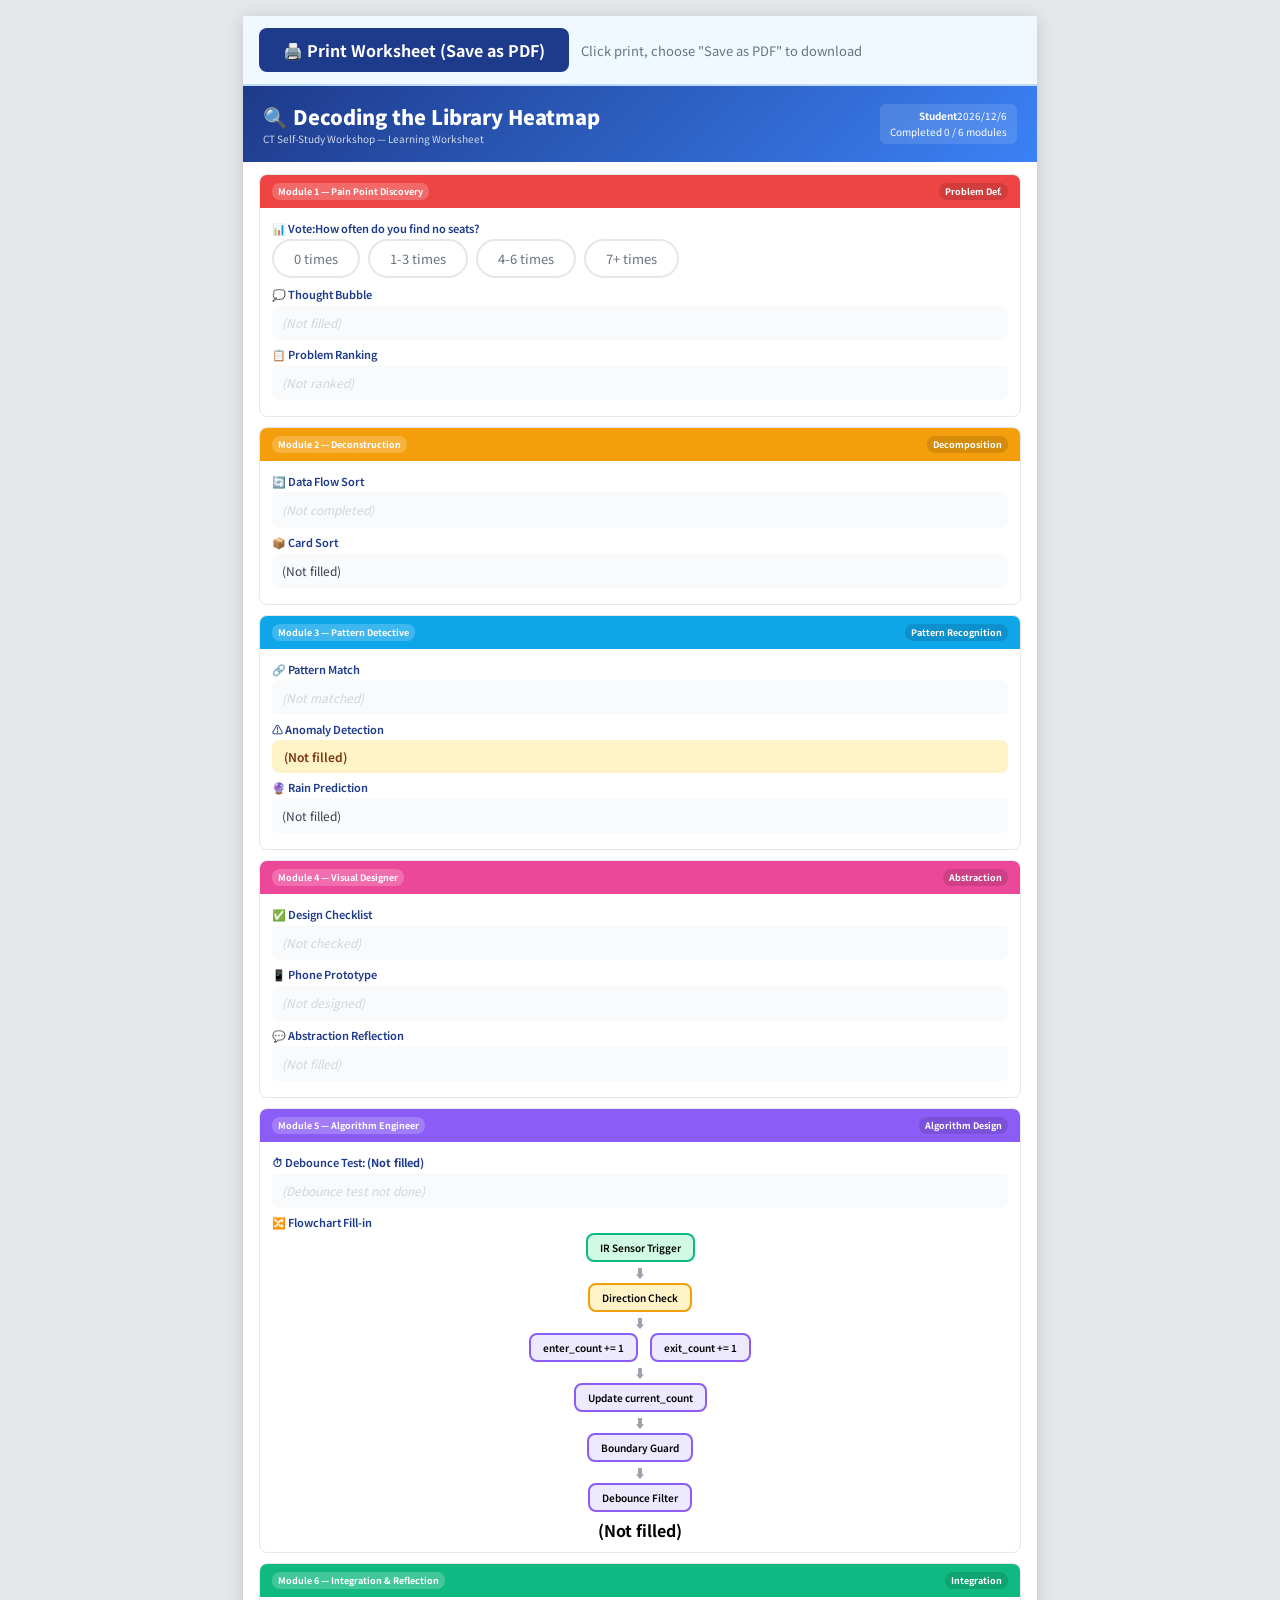
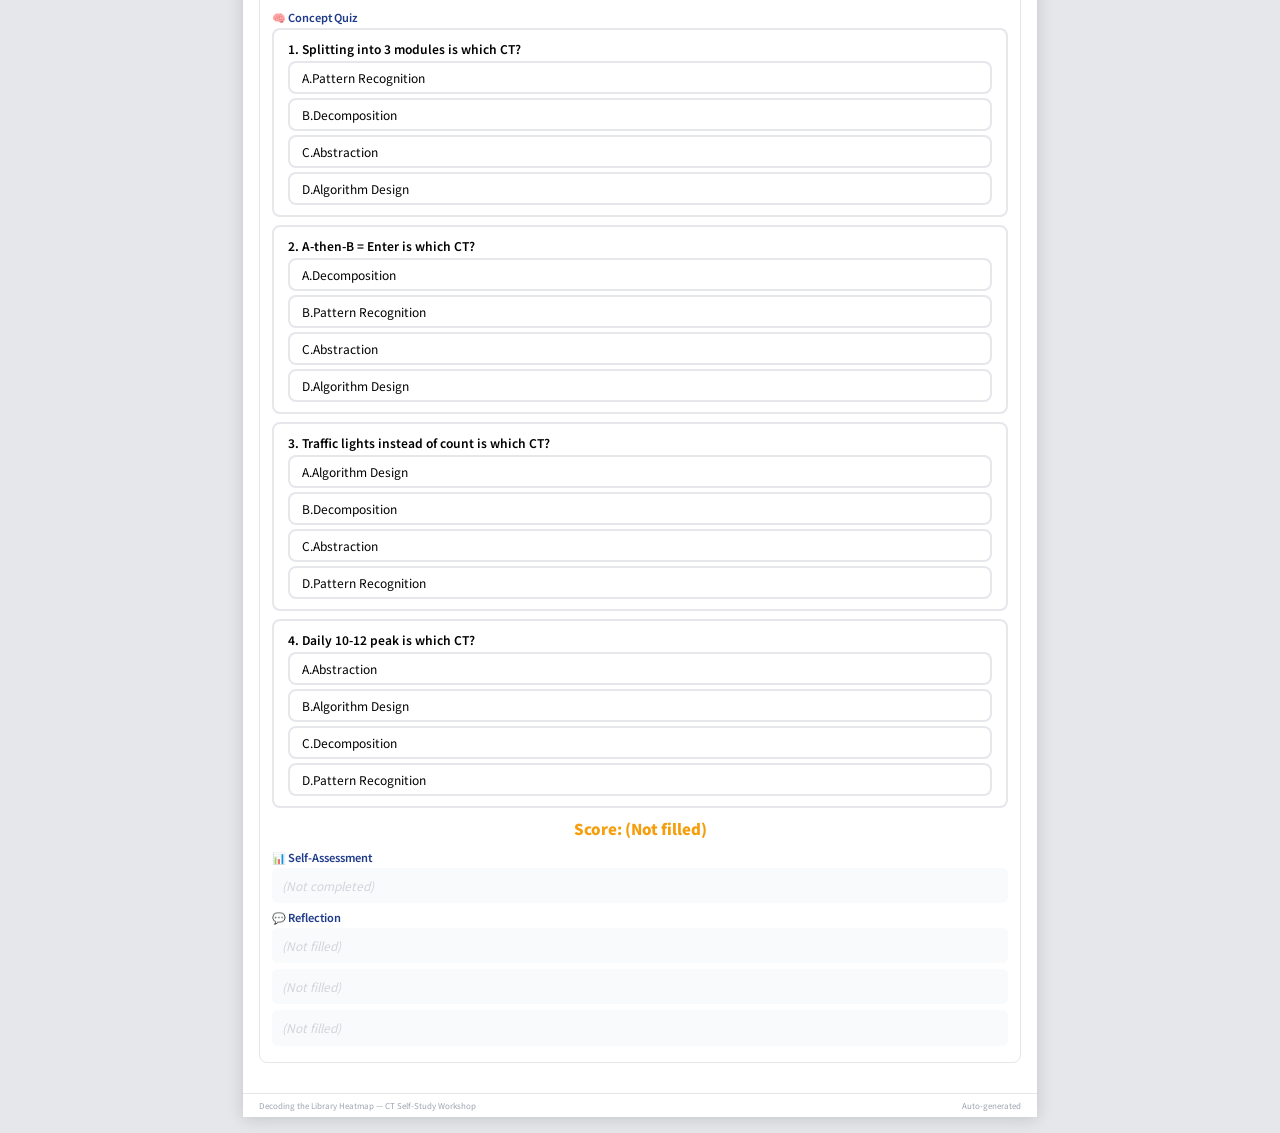
==== commit 2e8b12cf: "refactor: worksheet-template native English — 0 Chinese lines" ====
--- a/worksheet-template.html
+++ b/worksheet-template.html
@@ -1,9 +1,9 @@
 <!DOCTYPE html>
-<html lang="zh-Hant">
+<html lang="en">
 <head>
 <meta charset="UTF-8">
 <meta name="viewport" content="width=device-width, initial-scale=1.0">
-<title>學習工作單預覽</title>
+<title>Learning Worksheet</title>
 <link href="https://fonts.googleapis.com/css2?family=Noto+Sans+TC:wght@300;400;500;700;900&display=swap" rel="stylesheet">
 <link rel="stylesheet" href="https://cdnjs.cloudflare.com/ajax/libs/font-awesome/6.5.0/css/all.min.css">
 <style>
@@ -128,126 +128,119 @@
   .print-bar{display:none!important}
 }
 </style>
+<script src="js/i18n.js"></script>
 </head>
 <body>
 
 <div class="ws" id="wsRoot">
   <div class="print-bar">
     <button onclick="doPrint()" style="padding:10px 24px;font-size:16px;background:var(--deep-blue);color:white;border:none;border-radius:8px;cursor:pointer;font-family:inherit;font-weight:700;">
-      🖨️ 列印工作單（另存為 PDF）
+      🖨️ Print Worksheet (Save as PDF)
     </button>
-    <span style="color:#6B7280;font-size:13px;">點擊列印，在對話框中選擇「另存為 PDF」即可下載</span>
+    <span style="color:#6B7280;font-size:13px;">Click print, choose "Save as PDF" to download</span>
   </div>
-  <div class="ws-hd"><div><h1>🔍 解碼圖書館熱力圖</h1><div class="sub">計算思維自學工坊 — 學習工作單</div></div><div class="meta" id="meta"></div></div>
+  <div class="ws-hd"><div><h1>🔍 Decoding the Library Heatmap</h1><div class="sub">CT Self-Study Workshop — Learning Worksheet</div></div><div class="meta" id="meta"></div></div>
   <div class="ws-body" id="body"></div>
-  <div class="ws-ft">解碼圖書館熱力圖 — 計算思維自學工坊<span>系統自動生成</span></div>
+  <div class="ws-ft">Decoding the Library Heatmap — CT Self-Study Workshop<span>Auto-generated</span></div>
 </div>
 
 <script>
 (function(){
   var D=JSON.parse(localStorage.getItem('ct_worksheet_data')||'{}');
-  var name=localStorage.getItem('ct_workshop_name')||'同學';
-  // ?test=1 快速預覽
-  if(window.location.search.indexOf('test=1')!==-1&&!localStorage.getItem('ct_worksheet_data')){
-    localStorage.setItem('ct_workshop_name','王小華');
-    localStorage.setItem('ct_workshop_progress','{"module1":1,"module2":1,"module3":1,"module4":1,"module5":1,"module6":1}');
-    localStorage.setItem('ct_worksheet_data',JSON.stringify({m1_vote:'7 次以上',m1_thought:'可以做一個系統顯示哪裡有空位、什麼時段人比較少。',m1_sort:['如何統計進館人數？','如何展示空座資訊？','如何預測擁擠時段？'],m2_classify:'10/10',m2_flow:['📡 感測器','📶 網路傳輸','🧮 計數處理','🗄️ 儲存數據','📱 App 展示'],m3_match:[{left:'上午10點人數最高',right:'時間規律'},{left:'週末人數銳減',right:'週期模式'},{left:'考試週爆滿',right:'事件觸發'},{left:'週五人數異常升高',right:'異常數據'}],m3_anomaly:'雨天效應導致的異常突增',m3_predict:'110 人（實際 120 人，偏差 8.3%）',m4_checklist:[{text:'顏色濃度表示擁擠度',checked:1},{text:'字型適合手機閱讀',checked:1},{text:'支援點擊互動',checked:0},{text:'即時更新人數',checked:1},{text:'建議替代方案',checked:1},{text:'可切換樓層視角',checked:0}],m4_design:['total','floor','suggest','heatmap','notify'],m4_reflect:'我保留了擁擠度的顏色指示，因為同學只需要知道「擠不擠」。',m5_debounce:'300 ms',m5_debounce_result:{total:24,fp:1,missed:0,acc:95.8},m5_flowchart:'正確 5/5',m6_quiz:'3/4',m6_quiz_detail:[{chosen:'B',correct:'B',right:1},{chosen:'D',correct:'D',right:1},{chosen:'C',correct:'C',right:1},{chosen:'A',correct:'D',right:0}],m6_radar:{'分解':'7','模式識別':'8','抽象':'9','算法設計':'6'},m6_reflect1:'以前以為只需要裝感測器，現在知道還需要算法和界面。',m6_reflect2:'在去抖邏輯中卡住了，理解冷卻期後想通。',m6_reflect3:'抽象最厲害——紅綠燈比顯示人數更有用。'}));
-    D=JSON.parse(localStorage.getItem('ct_worksheet_data'));
-    name=localStorage.getItem('ct_workshop_name');
-  }
+  var name=localStorage.getItem('ct_workshop_name')||'Student';
   var prog=JSON.parse(localStorage.getItem('ct_workshop_progress')||'{}');
   var now=new Date(),ds=now.getFullYear()+'/'+(now.getMonth()+1)+'/'+now.getDate();
-  document.getElementById('meta').innerHTML='<strong>'+name+'</strong>'+ds+'<br>完成 '+Object.keys(prog).length+' / 6 模組';
+  document.getElementById('meta').innerHTML='<strong>'+name+'</strong>'+ds+'<br>Completed '+Object.keys(prog).length+' / 6 modules';
 
   function g(k){return D[k]||''}
-  function gg(k){var x=g(k);return x||'<span class="em">（未填寫）</span>'}
+  function gg(k){var x=g(k);return x||'<span class="em">(Not filled)</span>'}
   function mh(t,c,cl){return'<div class="wm"><div class="wh" style="background:'+cl+'"><span class="tag">'+t+'</span><span class="ct-tag">'+c+'</span></div><div class="wb">'}
 
   // uiComponents — same as module4
-  var uiComponents=[{id:'total',name:'📊 總人數卡片',render:function(){return'<div class="slot-total"><div class="big-num">147</div><div class="big-label">目前在館人數</div></div>'}},{id:'floor',name:'🚦 樓層擁擠度',render:function(){return'<div class="slot-floor"><div class="floor-row"><div class="floor-dot" style="background:#EF4444"></div><span class="floor-name">3F 自修</span><div class="floor-bar-bg"><div class="floor-bar-fill" style="width:85%;background:#EF4444"></div></div></div><div class="floor-row"><div class="floor-dot" style="background:#F59E0B"></div><span class="floor-name">2F 閱覽</span><div class="floor-bar-bg"><div class="floor-bar-fill" style="width:55%;background:#F59E0B"></div></div></div><div class="floor-row"><div class="floor-dot" style="background:#10B981"></div><span class="floor-name">1F 兒童</span><div class="floor-bar-bg"><div class="floor-bar-fill" style="width:20%;background:#10B981"></div></div></div></div>'}},{id:'suggest',name:'💡 建議時段',render:function(){return'<div class="slot-suggest"><div class="suggest-icon">🕐</div><div class="suggest-text">建議 14:00 後前往</div><div class="suggest-time">預計 2F 空位較多</div></div>'}},{id:'heatmap',name:'🗺️ 熱力圖',render:function(){var cs=[{c:'#10B981',t:'閱覽'},{c:'#F59E0B',t:'自修'},{c:'#EF4444',t:'電腦'},{c:'#10B981',t:'期刊'},{c:'#10B981',t:'入口'},{c:'#10B981',t:'新書'},{c:'#F59E0B',t:'討論'},{c:'#10B981',t:'休息'},{c:'#10B981',t:'兒童'},{c:'#10B981',t:'視聽'},{c:'#10B981',t:'報刊'},{c:'#10B981',t:'服務'}];var h='<div class="slot-heatmap-mini">';cs.forEach(function(x){h+='<div class="heatmap-mini-cell" style="background:'+x.c+'">'+x.t+'</div>'});return h+'</div>'}},{id:'trend',name:'📈 趨勢折線圖',render:function(){return'<div class="slot-trend"><svg viewBox="0 0 240 40" width="100%" height="40"><polyline points="0,30 30,20 60,10 90,5 120,15 150,25 180,20 210,15 240,8" fill="none" stroke="#3B82F6" stroke-width="2"/><rect x="0" y="0" width="240" height="40" fill="rgba(59,130,246,0.08)"/><polyline points="0,30 30,20 60,10 90,5 120,15 150,25 180,20 210,15 240,8 240,40 0,40" fill="rgba(59,130,246,0.15)"/></svg><div class="trend-label">今日人數變化 8→18時</div></div>'}},{id:'notify',name:'🔔 通知設定',render:function(){return'<div class="slot-notify"><span class="bell-icon">🔔</span><span class="notify-label">擁擠提醒</span><div class="toggle-switch"></div></div>'}},{id:'history',name:'📋 歷史記錄',render:function(){return'<div class="slot-history"><div class="hist-row"><span class="hist-label">週一</span><span>132人</span></div><div class="hist-row"><span class="hist-label">週二</span><span>98人</span></div><div class="hist-row"><span class="hist-label">週三</span><span>145人</span></div></div>'}}];
+  var uiComponents=[{id:'total',name:'📊 Total Count',render:function(){return'<div class="slot-total"><div class="big-num">147</div><div class="big-label">Current Occupancy</div></div>'}},{id:'floor',name:'🚦 Floor Occupancy',render:function(){return'<div class="slot-floor"><div class="floor-row"><div class="floor-dot" style="background:#EF4444"></div><span class="floor-name">3F Study</span><div class="floor-bar-bg"><div class="floor-bar-fill" style="width:85%;background:#EF4444"></div></div></div><div class="floor-row"><div class="floor-dot" style="background:#F59E0B"></div><span class="floor-name">2F Reading</span><div class="floor-bar-bg"><div class="floor-bar-fill" style="width:55%;background:#F59E0B"></div></div></div><div class="floor-row"><div class="floor-dot" style="background:#10B981"></div><span class="floor-name">1F Children</span><div class="floor-bar-bg"><div class="floor-bar-fill" style="width:20%;background:#10B981"></div></div></div></div>'}},{id:'suggest',name:'💡 Suggested Time',render:function(){return'<div class="slot-suggest"><div class="suggest-icon">🕐</div><div class="suggest-text">Suggested: after 14:00</div><div class="suggest-time">2F likely has most seats</div></div>'}},{id:'heatmap',name:'🗺️ Heatmap',render:function(){var cs=[{c:'#10B981',t:'Reading'},{c:'#F59E0B',t:'Study'},{c:'#EF4444',t:'Computer'},{c:'#10B981',t:'Periodicals'},{c:'#10B981',t:'Entrance'},{c:'#10B981',t:'New Books'},{c:'#F59E0B',t:'Discussion'},{c:'#10B981',t:'Lounge'},{c:'#10B981',t:'Children'},{c:'#10B981',t:'A/V Room'},{c:'#10B981',t:'Newspapers'},{c:'#10B981',t:'Info Desk'}];var h='<div class="slot-heatmap-mini">';cs.forEach(function(x){h+='<div class="heatmap-mini-cell" style="background:'+x.c+'">'+x.t+'</div>'});return h+'</div>'}},{id:'trend',name:'📈 Trend Chart',render:function(){return'<div class="slot-trend"><svg viewBox="0 0 240 40" width="100%" height="40"><polyline points="0,30 30,20 60,10 90,5 120,15 150,25 180,20 210,15 240,8" fill="none" stroke="#3B82F6" stroke-width="2"/><rect x="0" y="0" width="240" height="40" fill="rgba(59,130,246,0.08)"/><polyline points="0,30 30,20 60,10 90,5 120,15 150,25 180,20 210,15 240,8 240,40 0,40" fill="rgba(59,130,246,0.15)"/></svg><div class="trend-label">Today 8→18:00</div></div>'}},{id:'notify',name:'🔔 Notifications',render:function(){return'<div class="slot-notify"><span class="bell-icon">🔔</span><span class="notify-label">Crowding Alert</span><div class="toggle-switch"></div></div>'}},{id:'history',name:'📋 History',render:function(){return'<div class="slot-history"><div class="hist-row"><span class="hist-label">Mon</span><span>132 people</span></div><div class="hist-row"><span class="hist-label">Tue</span><span>98 people</span></div><div class="hist-row"><span class="hist-label">Wed</span><span>145 people</span></div></div>'}}];
 
   var h='';
 
   // Module 1
-  h+=mh('模組 1 — 痛點挖掘','問題定義','#EF4444');
-  h+='<div class="lbl">📊 投票：你去圖書館時遇到過幾次沒座位？</div><div class="vote-row">';
-  ['0 次','1-3 次','4-6 次','7 次以上'].forEach(function(o){h+='<span class="vt'+(o===g('m1_vote')?' sel':'')+'">'+o+'</span>'});
-  h+='</div><div class="lbl">💭 思考泡泡</div><div class="txt'+(g('m1_thought')?'':' em')+'">'+gg('m1_thought')+'</div>';
-  var sa=g('m1_sort');h+='<div class="lbl">📋 問題排序</div>';
+  h+=mh('Module 1 — Pain Point Discovery','Problem Def.','#EF4444');
+  h+='<div class="lbl">📊 Vote:How often do you find no seats?</div><div class="vote-row">';
+  ['0  times','1-3  times','4-6  times','7+ times'].forEach(function(o){h+='<span class="vt'+(o===g('m1_vote')?' sel':'')+'">'+o+'</span>'});
+  h+='</div><div class="lbl">💭 Thought Bubble</div><div class="txt'+(g('m1_thought')?'':' em')+'">'+gg('m1_thought')+'</div>';
+  var sa=g('m1_sort');h+='<div class="lbl">📋 Problem Ranking</div>';
   if(sa&&sa.length){h+='<div class="sort">';sa.forEach(function(s,i){h+='<div class="si"><div class="sn">'+(i+1)+'</div>'+s+'</div>'});h+='</div>'}
-  else{h+='<div class="txt em">（未完成排序）</div>'}
+  else{h+='<div class="txt em">(Not ranked)</div>'}
   h+='</div></div>';
 
   // Module 2
-  h+=mh('模組 2 — 解構問題','分解','#F59E0B');
-  var fa=g('m2_flow');h+='<div class="lbl">🔄 數據流排序</div>';
+  h+=mh('Module 2 — Deconstruction','Decomposition','#F59E0B');
+  var fa=g('m2_flow');h+='<div class="lbl">🔄 Data Flow Sort</div>';
   if(fa&&fa.length){h+='<div class="flow">';fa.filter(Boolean).forEach(function(s,i){if(i>0)h+='<span class="fw">→</span>';h+='<span class="fs">'+s+'</span>'});h+='</div>'}
-  else{h+='<div class="txt em">（未完成）</div>'}
-  h+='<div class="lbl">📦 卡片分類</div><div class="txt">'+gg('m2_classify')+'</div>';
+  else{h+='<div class="txt em">(Not completed)</div>'}
+  h+='<div class="lbl">📦 Card Sort</div><div class="txt">'+gg('m2_classify')+'</div>';
   h+='</div></div>';
 
   // Module 3
-  h+=mh('模組 3 — 模式偵探','模式識別','#0EA5E9');
-  var ma=g('m3_match');h+='<div class="lbl">🔗 模式配對</div>';
+  h+=mh('Module 3 — Pattern Detective','Pattern Recognition','#0EA5E9');
+  var ma=g('m3_match');h+='<div class="lbl">🔗 Pattern Match</div>';
   if(ma&&ma.length){ma.forEach(function(p){h+='<div class="mr"><div class="ml">'+p.left+'</div><span class="mv">→</span><div class="mrr">'+p.right+'</div></div>'})}
-  else{h+='<div class="txt em">（未完成配對）</div>'}
-  h+='<div class="lbl">⚠️ 異常數據判斷</div><div class="anomaly">'+gg('m3_anomaly')+'</div>';
-  h+='<div class="lbl">🔮 雨天預測</div><div class="txt">'+gg('m3_predict')+'</div>';
+  else{h+='<div class="txt em">(Not matched)</div>'}
+  h+='<div class="lbl">⚠️ Anomaly Detection</div><div class="anomaly">'+gg('m3_anomaly')+'</div>';
+  h+='<div class="lbl">🔮 Rain Prediction</div><div class="txt">'+gg('m3_predict')+'</div>';
   h+='</div></div>';
 
   // Module 4
-  h+=mh('模組 4 — 視覺化設計師','抽象','#EC4899');
-  h+='<div class="lbl">✅ 設計檢查清單</div>';
+  h+=mh('Module 4 — Visual Designer','Abstraction','#EC4899');
+  h+='<div class="lbl">✅ Design Checklist</div>';
   var cl=g('m4_checklist');if(cl&&cl.length){cl.forEach(function(x){h+='<div class="ci'+(x.checked?' ok':'')+'"><div class="cb">✓</div><span>'+x.text+'</span></div>'})}
-  else{h+='<div class="txt em">（未完成檢查清單）</div>'}
-  var dsn=g('m4_design');h+='<div class="lbl">📱 手機原型設計</div>';
+  else{h+='<div class="txt em">(Not checked)</div>'}
+  var dsn=g('m4_design');h+='<div class="lbl">📱 Phone Prototype</div>';
   if(dsn&&dsn.length){
     h+='<div class="phone-frame"><div class="phone-notch"></div><div class="phone-statusbar"><span>9:41</span><span>📶 🔋</span></div><div class="phone-screen">';
     dsn.forEach(function(id){var comp=uiComponents.find(function(c){return c.id===id});if(comp){h+='<div class="phone-slot filled">'+comp.render()+'</div>'}else{h+='<div class="phone-slot filled">'+id+'</div>'}});
     h+='</div></div>';
-  }else{h+='<div class="txt em">（未設計）</div>'}
-  h+='<div class="lbl">💬 抽象反思</div><div class="txt'+(g('m4_reflect')?'':' em')+'">'+gg('m4_reflect')+'</div>';
+  }else{h+='<div class="txt em">(Not designed)</div>'}
+  h+='<div class="lbl">💬 Abstraction Reflection</div><div class="txt'+(g('m4_reflect')?'':' em')+'">'+gg('m4_reflect')+'</div>';
   h+='</div></div>';
 
   // Module 5
-  h+=mh('模組 5 — 算法工程師','算法設計','#8B5CF6');
-  var dr=g('m5_debounce_result');h+='<div class="lbl">⏱ 去抖測試：<b>'+gg('m5_debounce')+'</b></div>';
-  if(dr&&dr.total){var ac=dr.acc>=90?'#10B981':dr.acc>=75?'#F59E0B':'#EF4444';h+='<div class="deb"><div class="dm"><div class="dn">'+dr.total+'</div><div class="dl">總人數</div></div><div class="dm"><div class="dn" style="color:#F59E0B">'+dr.fp+'</div><div class="dl">誤報</div></div><div class="dm"><div class="dn" style="color:#10B981">'+dr.missed+'</div><div class="dl">漏計</div></div><div class="dm"><div class="dn" style="color:'+ac+'">'+dr.acc+'%</div><div class="dl">準確率</div></div></div>'}
-  else{h+='<div class="txt em">（未完成去抖測試）</div>'}
-  h+='<div class="lbl">🔀 流程圖填空</div><div class="fc">';
-  h+='<span class="fn s">IR 感測器觸發</span><span class="fd">⬇</span>';
-  h+='<span class="fn d">方向判定</span><span class="fd">⬇</span>';
+  h+=mh('Module 5 — Algorithm Engineer','Algorithm Design','#8B5CF6');
+  var dr=g('m5_debounce_result');h+='<div class="lbl">⏱ Debounce Test: <b>'+gg('m5_debounce')+'</b></div>';
+  if(dr&&dr.total){var ac=dr.acc>=90?'#10B981':dr.acc>=75?'#F59E0B':'#EF4444';h+='<div class="deb"><div class="dm"><div class="dn">'+dr.total+'</div><div class="dl">Total</div></div><div class="dm"><div class="dn" style="color:#F59E0B">'+dr.fp+'</div><div class="dl">FP</div></div><div class="dm"><div class="dn" style="color:#10B981">'+dr.missed+'</div><div class="dl">Missed</div></div><div class="dm"><div class="dn" style="color:'+ac+'">'+dr.acc+'%</div><div class="dl">Accuracy</div></div></div>'}
+  else{h+='<div class="txt em">(Debounce test not done)</div>'}
+  h+='<div class="lbl">🔀 Flowchart Fill-in</div><div class="fc">';
+  h+='<span class="fn s">IR Sensor Trigger</span><span class="fd">⬇</span>';
+  h+='<span class="fn d">Direction Check</span><span class="fd">⬇</span>';
   h+='<div class="fc2"><span class="fn f">enter_count += 1</span><span class="fn f">exit_count += 1</span></div><span class="fd">⬇</span>';
-  h+='<span class="fn f">更新 current_count</span><span class="fd">⬇</span>';
-  h+='<span class="fn f">邊界保護</span><span class="fd">⬇</span>';
-  h+='<span class="fn f">去抖過濾</span></div>';
+  h+='<span class="fn f">Update current_count</span><span class="fd">⬇</span>';
+  h+='<span class="fn f">Boundary Guard</span><span class="fd">⬇</span>';
+  h+='<span class="fn f">Debounce Filter</span></div>';
   h+='<div style="text-align:center;font-weight:700;margin-top:4px">'+gg('m5_flowchart')+'</div>';
   h+='</div></div>';
 
   // Module 6
-  h+=mh('模組 6 — 系統整合與反思','整合','#10B981');
-  h+='<div class="lbl">🧠 概念測驗</div>';
-  var qq=['1. 拆成三個模組屬於？','2. 先遮A再遮B=進入屬於？','3. 紅綠燈代替人數屬於？','4. 每天10-12點是高峰屬於？'];
-  var qo=[['A.模式識別','B.分解','C.抽象','D.算法設計'],['A.分解','B.模式識別','C.抽象','D.算法設計'],['A.算法設計','B.分解','C.抽象','D.模式識別'],['A.抽象','B.算法設計','C.分解','D.模式識別']];
+  h+=mh('Module 6 — Integration & Reflection','Integration','#10B981');
+  h+='<div class="lbl">🧠 Concept Quiz</div>';
+  var qq=['1. Splitting into 3 modules is which CT?','2. A-then-B = Enter is which CT?','3. Traffic lights instead of count is which CT?','4. Daily 10-12 peak is which CT?'];
+  var qo=[['A.Pattern Recognition','B.Decomposition','C.Abstraction','D.Algorithm Design'],['A.Decomposition','B.Pattern Recognition','C.Abstraction','D.Algorithm Design'],['A.Algorithm Design','B.Decomposition','C.Abstraction','D.Pattern Recognition'],['A.Abstraction','B.Algorithm Design','C.Decomposition','D.Pattern Recognition']];
   var qd=g('m6_quiz_detail');
   for(var i=0;i<4;i++){var clr='';if(qd&&qd[i])clr=qd[i].right?' cor':' wrg';
     h+='<div class="qq'+clr+'"><div class="qq-t">'+qq[i]+'</div><div class="qos">';
     qo[i].forEach(function(o,j){var c='';if(qd&&qd[i]){if(qd[i].chosen===String.fromCharCode(65+j))c=qd[i].right?' ca':' wa';else if(qd[i].correct===String.fromCharCode(65+j))c=' ca'}h+='<span class="qo'+c+'">'+o+'</span>'});
     h+='</div></div>';}
-  h+='<div style="text-align:center;font-size:15px;font-weight:900;color:#F59E0B;margin:10px 0">得分：'+gg('m6_quiz')+'</div>';
-  h+='<div class="lbl">📊 能力自評</div>';
+  h+='<div style="text-align:center;font-size:15px;font-weight:900;color:#F59E0B;margin:10px 0">Score: '+gg('m6_quiz')+'</div>';
+  h+='<div class="lbl">📊 Self-Assessment</div>';
   var rd=g('m6_radar');
-  if(rd&&rd['分解']){h+='<div class="rd-wrap" id="radarWrap"></div>'}
-  else{h+='<div class="txt em">（未完成）</div>'}
-  h+='<div class="lbl">💬 反思</div><div class="txt'+(g('m6_reflect1')?'':' em')+'">'+gg('m6_reflect1')+'</div><div class="txt'+(g('m6_reflect2')?'':' em')+'">'+gg('m6_reflect2')+'</div><div class="txt'+(g('m6_reflect3')?'':' em')+'">'+gg('m6_reflect3')+'</div>';
+  if(rd&&rd['Decomposition']){h+='<div class="rd-wrap" id="radarWrap"></div>'}
+  else{h+='<div class="txt em">(Not completed)</div>'}
+  h+='<div class="lbl">💬 Reflection</div><div class="txt'+(g('m6_reflect1')?'':' em')+'">'+gg('m6_reflect1')+'</div><div class="txt'+(g('m6_reflect2')?'':' em')+'">'+gg('m6_reflect2')+'</div><div class="txt'+(g('m6_reflect3')?'':' em')+'">'+gg('m6_reflect3')+'</div>';
   h+='</div></div>';
 
   document.getElementById('body').innerHTML=h;
 
   // Draw radar SVG
   var rd=g('m6_radar');
-  if(rd&&rd['分解']){
-    var rl=['分解','模式識別','抽象','算法設計'];
+  if(rd&&rd['Decomposition']){
+    var rl=['Decomposition','Pattern Recognition','Abstraction','Algorithm Design'];
     var vals=[parseInt(rd[rl[0]])||5,parseInt(rd[rl[1]])||5,parseInt(rd[rl[2]])||5,parseInt(rd[rl[3]])||5];
     var W=260,H=260,cx=130,cy=130,R=85;
     var svg='<svg xmlns="http://www.w3.org/2000/svg" width="'+W+'" height="'+H+'" viewBox="0 0 '+W+' '+H+'">';
@@ -259,6 +252,7 @@
     for(var i=0;i<4;i++){var a=(Math.PI*2*i/4)-Math.PI/2;var v=vals[i]/10;svg+='<circle cx="'+(cx+R*v*Math.cos(a)).toFixed(1)+'" cy="'+(cy+R*v*Math.sin(a)).toFixed(1)+'" r="3" fill="#3B82F6"/>'}
     svg+='</svg>';
     document.getElementById('radarWrap').innerHTML=svg;
+    applyI18n(document.body);
   }
 
   // Print
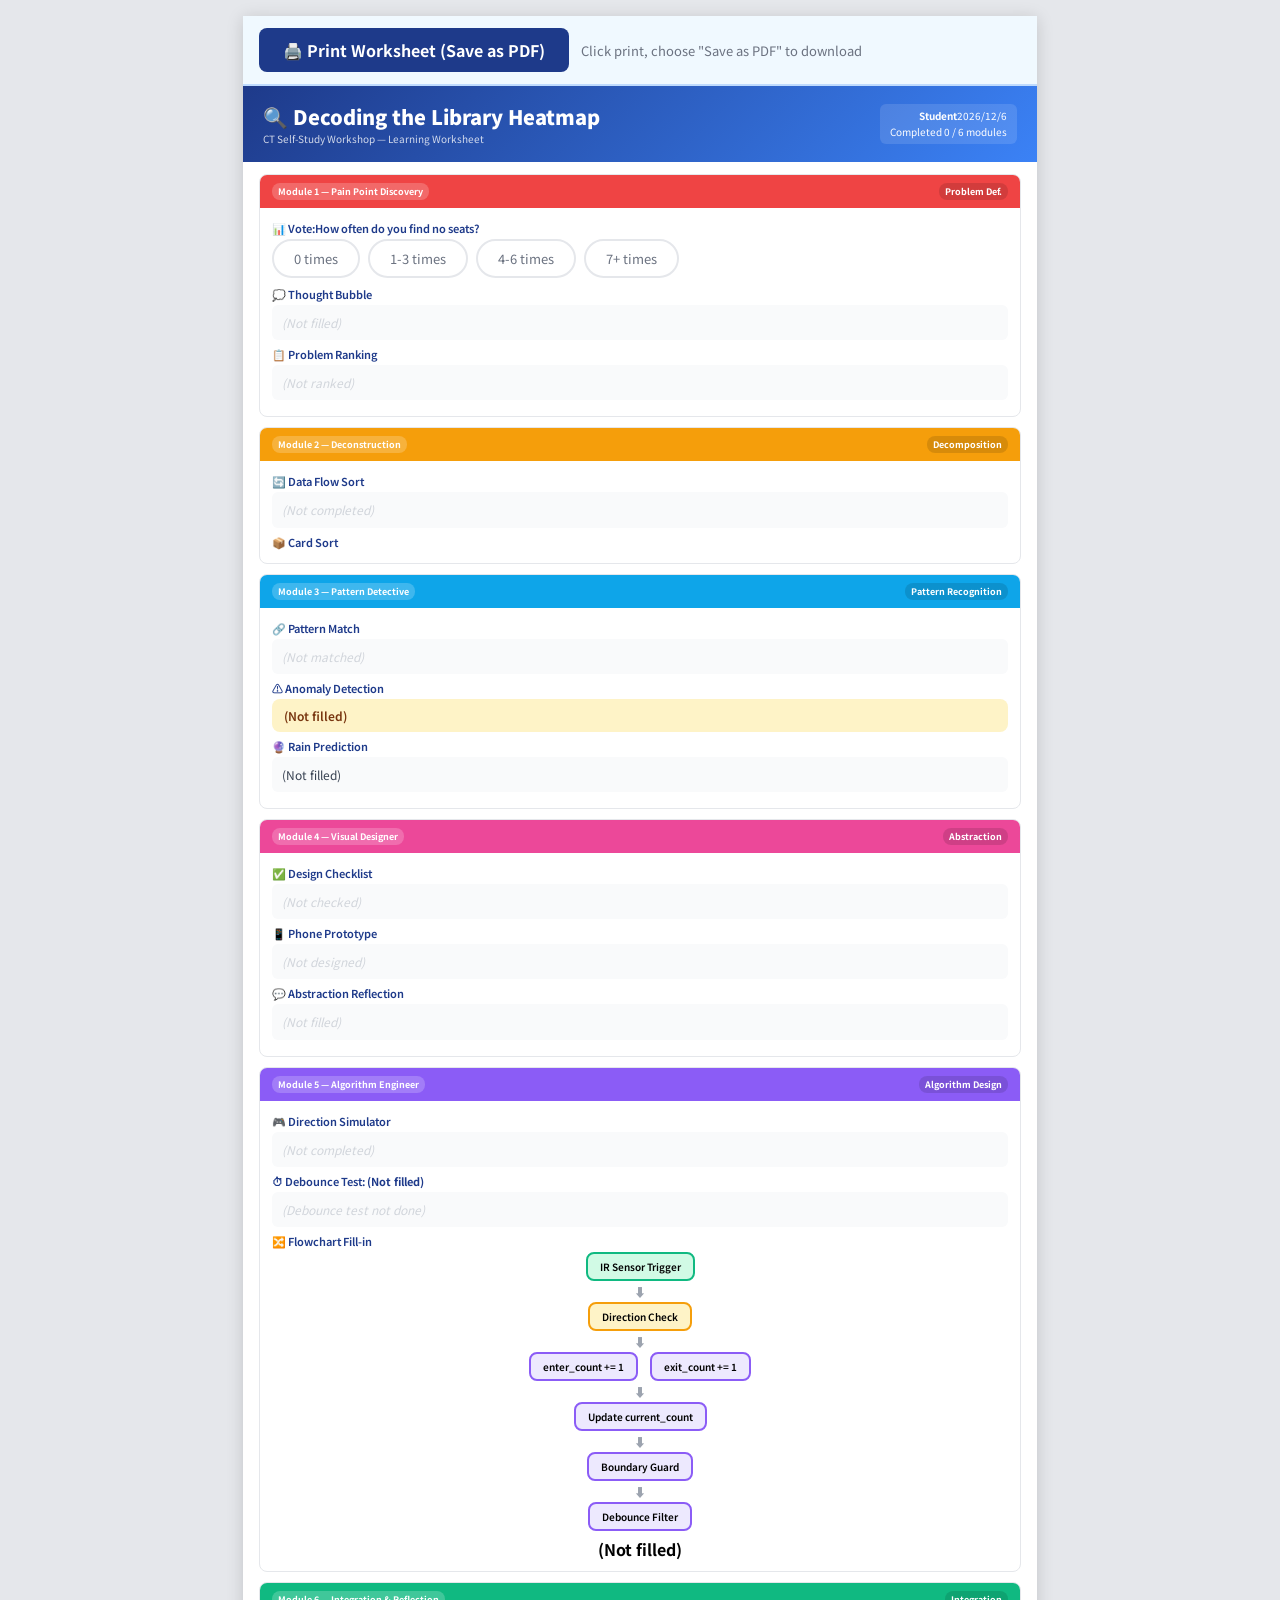
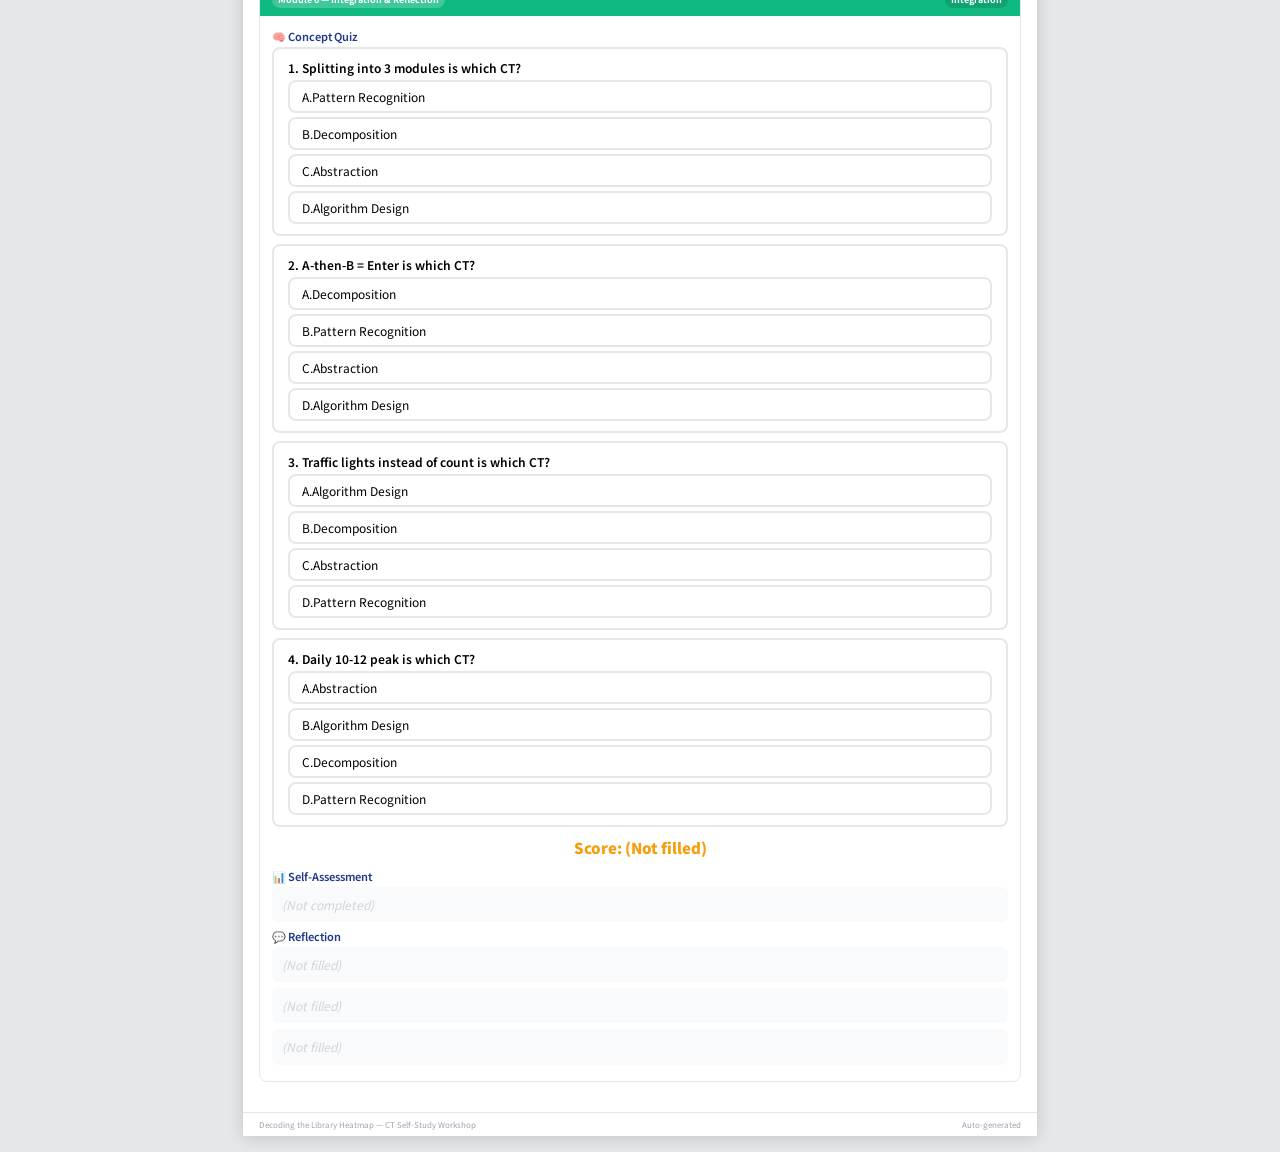
==== commit 943a8aef: "fix: worksheet — detailed card classification, M5 simulator, all JS clean" ====
--- a/worksheet-template.html
+++ b/worksheet-template.html
@@ -176,7 +176,32 @@
   var fa=g('m2_flow');h+='<div class="lbl">🔄 Data Flow Sort</div>';
   if(fa&&fa.length){h+='<div class="flow">';fa.filter(Boolean).forEach(function(s,i){if(i>0)h+='<span class="fw">→</span>';h+='<span class="fs">'+s+'</span>'});h+='</div>'}
   else{h+='<div class="txt em">(Not completed)</div>'}
-  h+='<div class="lbl">📦 Card Sort</div><div class="txt">'+gg('m2_classify')+'</div>';
+  h+='<div class="lbl">📦 Card Sort</div>';
+  var cd = g('m2_classify_detail');
+  var classifyCards = [
+    { id: 'ir', name: '📡 IR Sensor', category: 'collect', catName: 'Collection' },
+    { id: 'cam', name: '📷 Camera', category: 'collect', catName: 'Collection' },
+    { id: 'wifi', name: '📶 WiFi Module', category: 'transmit', catName: 'Transmission' },
+    { id: 'ble', name: '🔵 Bluetooth', category: 'transmit', catName: 'Transmission' },
+    { id: 'algo', name: '🧮 Counting Algorithm', category: 'process', catName: 'Processing' },
+    { id: 'cloud', name: '☁️ Cloud Server', category: 'process', catName: 'Processing' },
+    { id: 'db', name: '🗄️ Database', category: 'process', catName: 'Processing' },
+    { id: 'app', name: '📱 Mobile App', category: 'display', catName: 'Display' },
+    { id: 'map', name: '🗺️ Floor Map', category: 'display', catName: 'Display' },
+    { id: 'hist', name: '📊 Historical Data', category: 'display', catName: 'Display' },
+  ];
+  if (cd) {
+    try { cd = JSON.parse(cd); } catch(e) { cd = null; }
+    if (cd) { h += '<div class="sort">';
+      classifyCards.forEach(function(card) {
+        var chosen = cd[card.id] || '(unclassified)';
+        var correct = (chosen === card.category);
+        h += '<div class="si"><div class="sn" style="background:'+(correct?'#10B981':'#EF4444')+'">'+(correct?'✓':'✗')+'</div>'+card.name+' → '+card.catName+'</div>';
+      });
+      h += '</div>'; }
+    else { h += '<div class="txt">'+gg('m2_classify')+'</div>'; }
+  }
+  // Module 5 simulator
   h+='</div></div>';
 
   // Module 3
@@ -204,6 +229,13 @@
 
   // Module 5
   h+=mh('Module 5 — Algorithm Engineer','Algorithm Design','#8B5CF6');
+  h+='<div class="lbl">🎮 Direction Simulator</div>';
+  var sim = g('m5_sim');
+  if (sim) {
+    try { sim = JSON.parse(sim); } catch(e) { sim = null; }
+    if (sim) h += '<div class="deb"><div class="dm"><div class="dn">'+sim.enter+'</div><div class="dl">Entries</div></div><div class="dm"><div class="dn">'+sim.exit+'</div><div class="dl">Exits</div></div><div class="dm"><div class="dn">'+(sim.enter-sim.exit)+'</div><div class="dl">Current</div></div></div>';
+    else h += '<div class="txt em">(Not completed)</div>';
+  } else h += '<div class="txt em">(Not completed)</div>';
   var dr=g('m5_debounce_result');h+='<div class="lbl">⏱ Debounce Test: <b>'+gg('m5_debounce')+'</b></div>';
   if(dr&&dr.total){var ac=dr.acc>=90?'#10B981':dr.acc>=75?'#F59E0B':'#EF4444';h+='<div class="deb"><div class="dm"><div class="dn">'+dr.total+'</div><div class="dl">Total</div></div><div class="dm"><div class="dn" style="color:#F59E0B">'+dr.fp+'</div><div class="dl">FP</div></div><div class="dm"><div class="dn" style="color:#10B981">'+dr.missed+'</div><div class="dl">Missed</div></div><div class="dm"><div class="dn" style="color:'+ac+'">'+dr.acc+'%</div><div class="dl">Accuracy</div></div></div>'}
   else{h+='<div class="txt em">(Debounce test not done)</div>'}
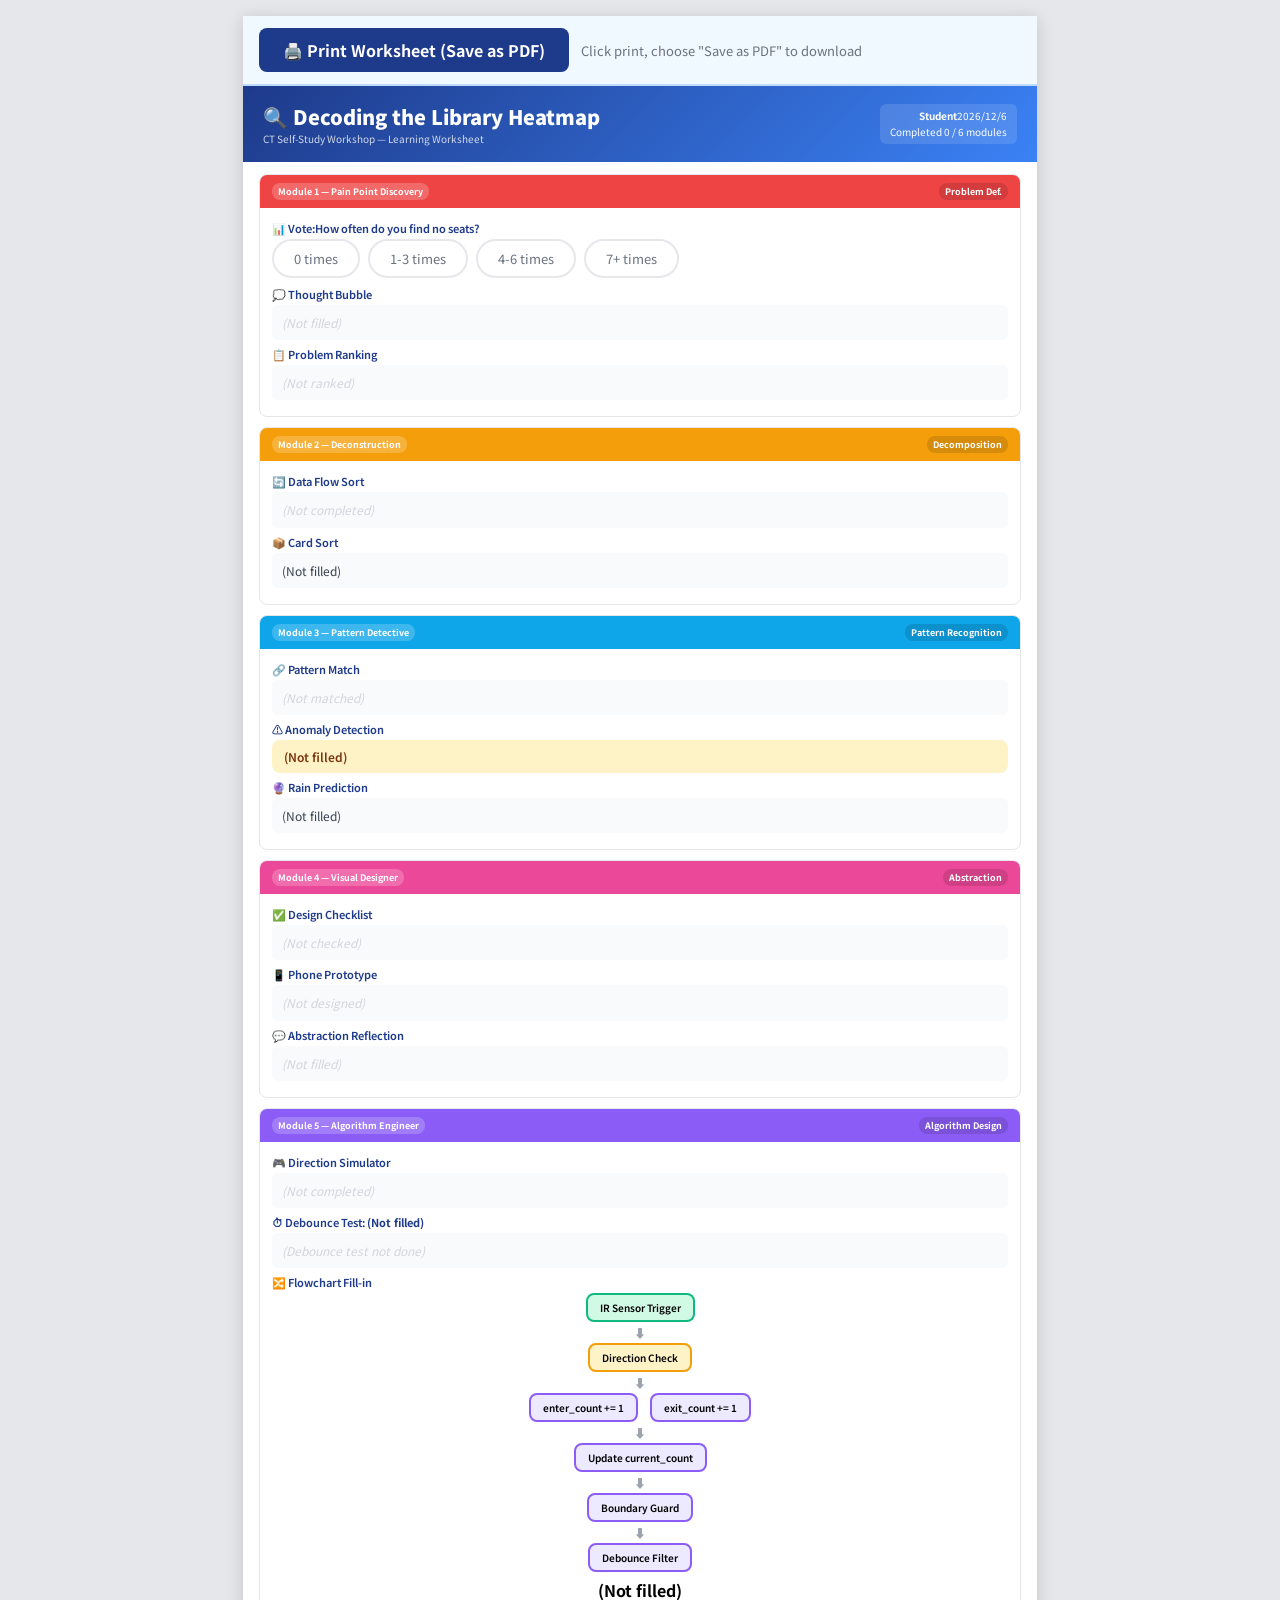
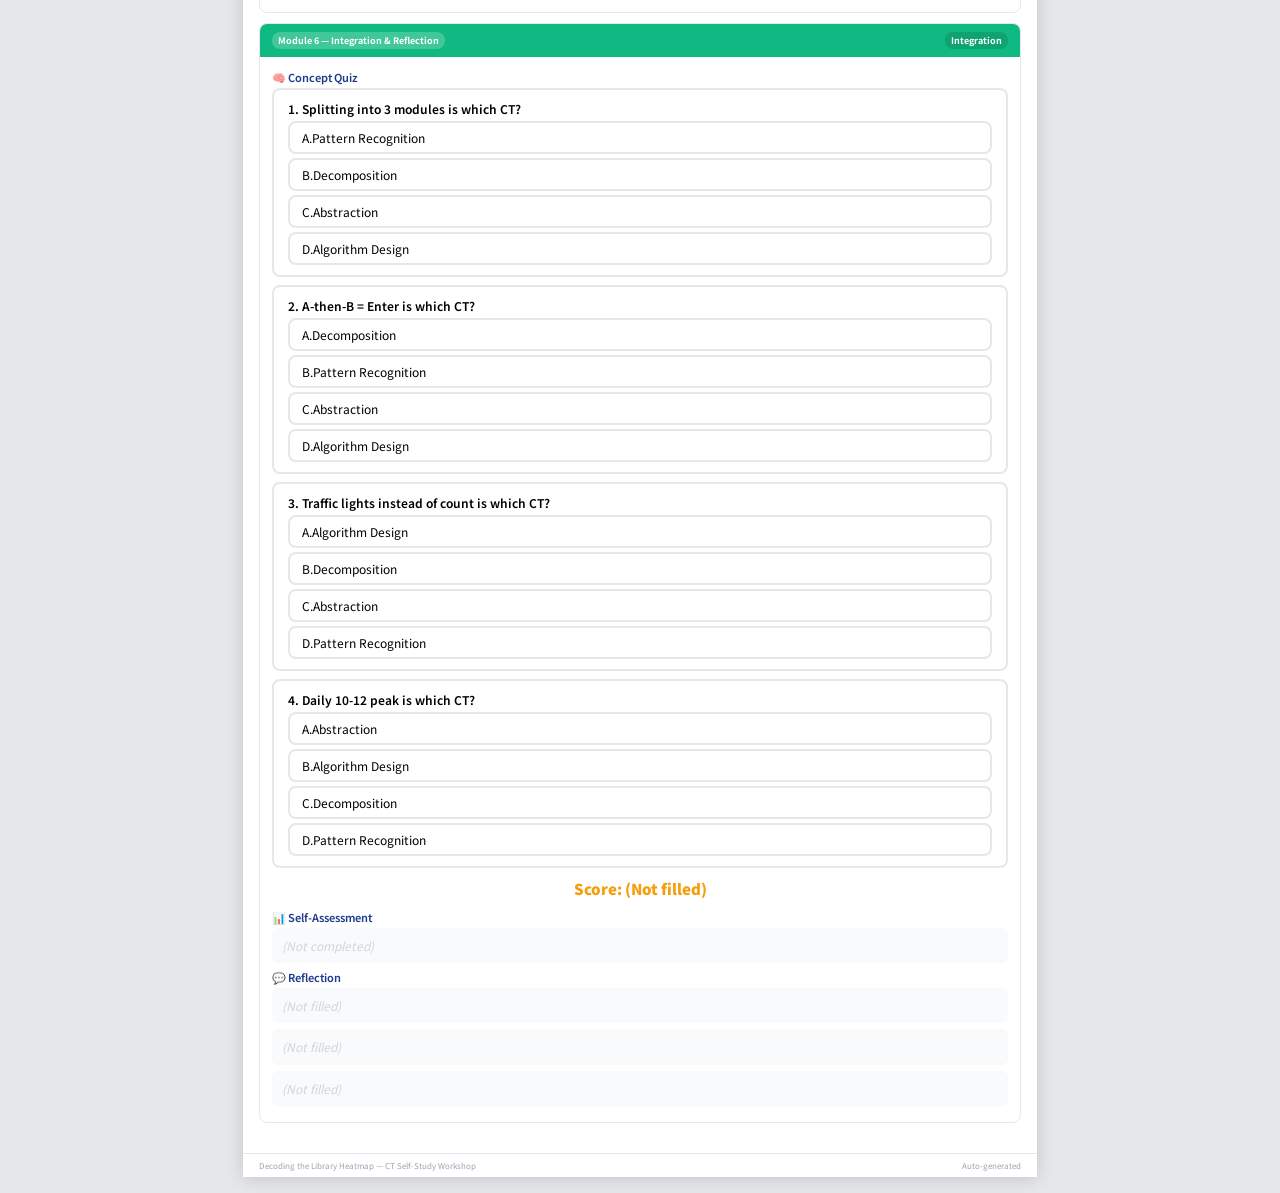
==== commit aa0897b4: "fix: M5 restore orphan catch blocks, worksheet vote spaces + M2 classification outer else" ====
--- a/worksheet-template.html
+++ b/worksheet-template.html
@@ -164,7 +164,7 @@
   // Module 1
   h+=mh('Module 1 — Pain Point Discovery','Problem Def.','#EF4444');
   h+='<div class="lbl">📊 Vote:How often do you find no seats?</div><div class="vote-row">';
-  ['0  times','1-3  times','4-6  times','7+ times'].forEach(function(o){h+='<span class="vt'+(o===g('m1_vote')?' sel':'')+'">'+o+'</span>'});
+  ['0 times','1-3 times','4-6 times','7+ times'].forEach(function(o){h+='<span class="vt'+(o===g('m1_vote')?' sel':'')+'">'+o+'</span>'});
   h+='</div><div class="lbl">💭 Thought Bubble</div><div class="txt'+(g('m1_thought')?'':' em')+'">'+gg('m1_thought')+'</div>';
   var sa=g('m1_sort');h+='<div class="lbl">📋 Problem Ranking</div>';
   if(sa&&sa.length){h+='<div class="sort">';sa.forEach(function(s,i){h+='<div class="si"><div class="sn">'+(i+1)+'</div>'+s+'</div>'});h+='</div>'}
@@ -200,8 +200,7 @@
       });
       h += '</div>'; }
     else { h += '<div class="txt">'+gg('m2_classify')+'</div>'; }
-  }
-  // Module 5 simulator
+  } else { h += '<div class="txt">'+gg('m2_classify')+'</div>'; }
   h+='</div></div>';
 
   // Module 3
@@ -232,8 +231,7 @@
   h+='<div class="lbl">🎮 Direction Simulator</div>';
   var sim = g('m5_sim');
   if (sim) {
-    try { sim = JSON.parse(sim); } catch(e) { sim = null; }
-    if (sim) h += '<div class="deb"><div class="dm"><div class="dn">'+sim.enter+'</div><div class="dl">Entries</div></div><div class="dm"><div class="dn">'+sim.exit+'</div><div class="dl">Exits</div></div><div class="dm"><div class="dn">'+(sim.enter-sim.exit)+'</div><div class="dl">Current</div></div></div>';
+    if (sim.enter !== undefined) h += '<div class="deb"><div class="dm"><div class="dn">'+sim.enter+'</div><div class="dl">Entries</div></div><div class="dm"><div class="dn">'+sim.exit+'</div><div class="dl">Exits</div></div><div class="dm"><div class="dn">'+(sim.enter-sim.exit)+'</div><div class="dl">Current</div></div></div>';
     else h += '<div class="txt em">(Not completed)</div>';
   } else h += '<div class="txt em">(Not completed)</div>';
   var dr=g('m5_debounce_result');h+='<div class="lbl">⏱ Debounce Test: <b>'+gg('m5_debounce')+'</b></div>';
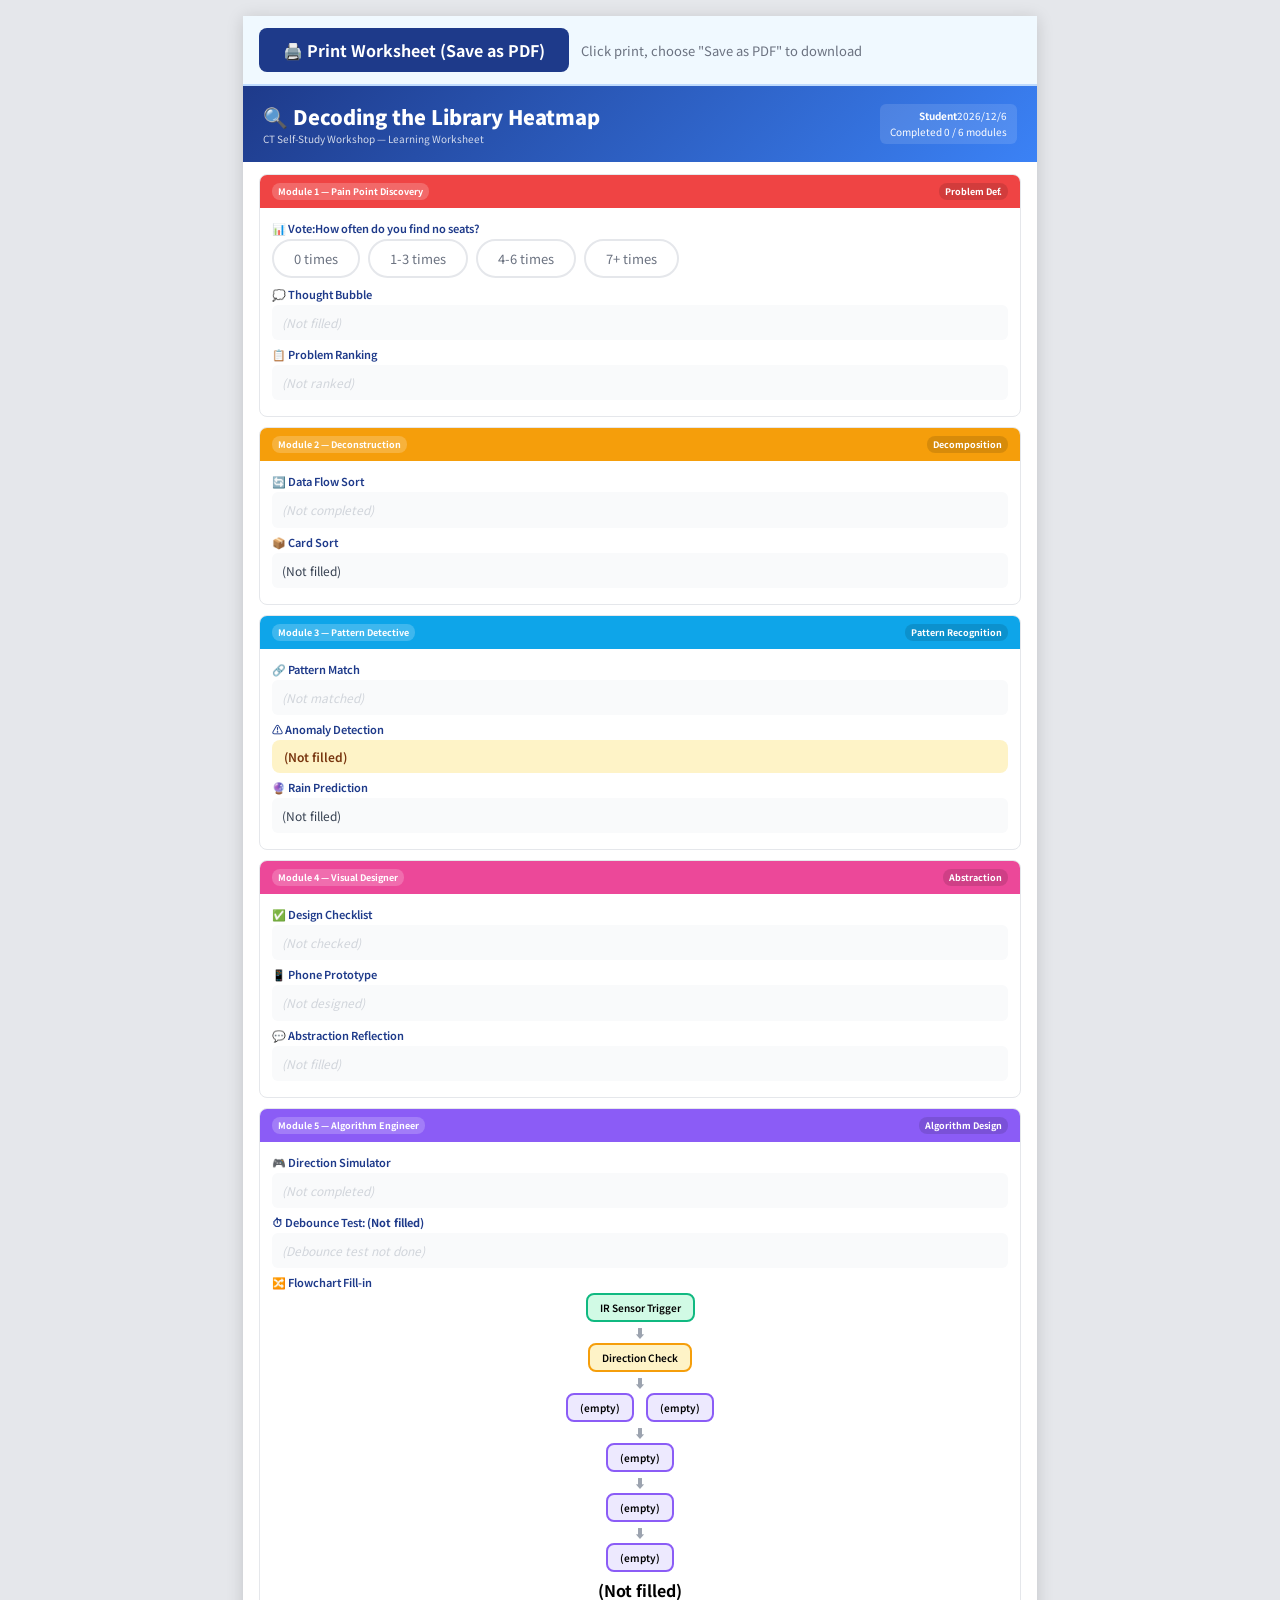
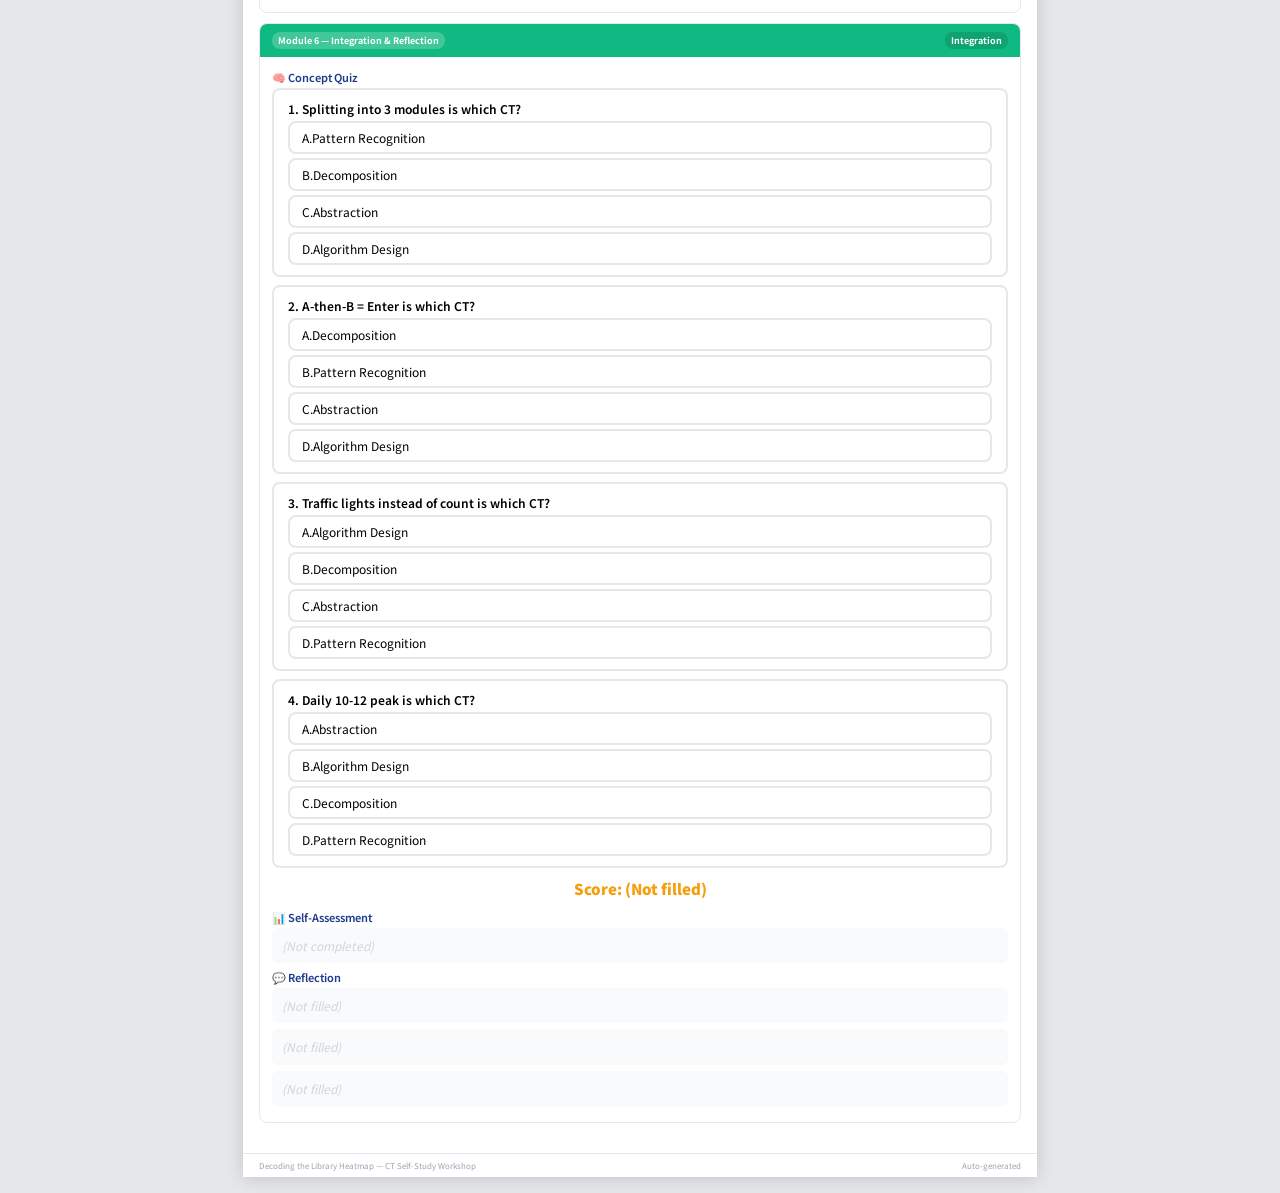
==== commit af0d206b: "fix: worksheet M5 flowchart shows student-filled answers, not static template" ====
--- a/worksheet-template.html
+++ b/worksheet-template.html
@@ -240,10 +240,16 @@
   h+='<div class="lbl">🔀 Flowchart Fill-in</div><div class="fc">';
   h+='<span class="fn s">IR Sensor Trigger</span><span class="fd">⬇</span>';
   h+='<span class="fn d">Direction Check</span><span class="fd">⬇</span>';
-  h+='<div class="fc2"><span class="fn f">enter_count += 1</span><span class="fn f">exit_count += 1</span></div><span class="fd">⬇</span>';
-  h+='<span class="fn f">Update current_count</span><span class="fd">⬇</span>';
-  h+='<span class="fn f">Boundary Guard</span><span class="fd">⬇</span>';
-  h+='<span class="fn f">Debounce Filter</span></div>';
+  var fca = g('m5_flowchart_answers');
+  var a0 = (fca && fca[0]) ? fca[0] : '(empty)';
+  var a1 = (fca && fca[1]) ? fca[1] : '(empty)';
+  h+='<div class="fc2"><span class="fn f">'+a0+'</span><span class="fn f">'+a1+'</span></div><span class="fd">⬇</span>';
+  var a2 = (fca && fca[2]) ? fca[2] : '(empty)';
+  h+='<span class="fn f">'+a2+'</span><span class="fd">⬇</span>';
+  var a3 = (fca && fca[3]) ? fca[3] : '(empty)';
+  h+='<span class="fn f">'+a3+'</span><span class="fd">⬇</span>';
+  var a4 = (fca && fca[4]) ? fca[4] : '(empty)';
+  h+='<span class="fn f">'+a4+'</span></div>';
   h+='<div style="text-align:center;font-weight:700;margin-top:4px">'+gg('m5_flowchart')+'</div>';
   h+='</div></div>';
 
